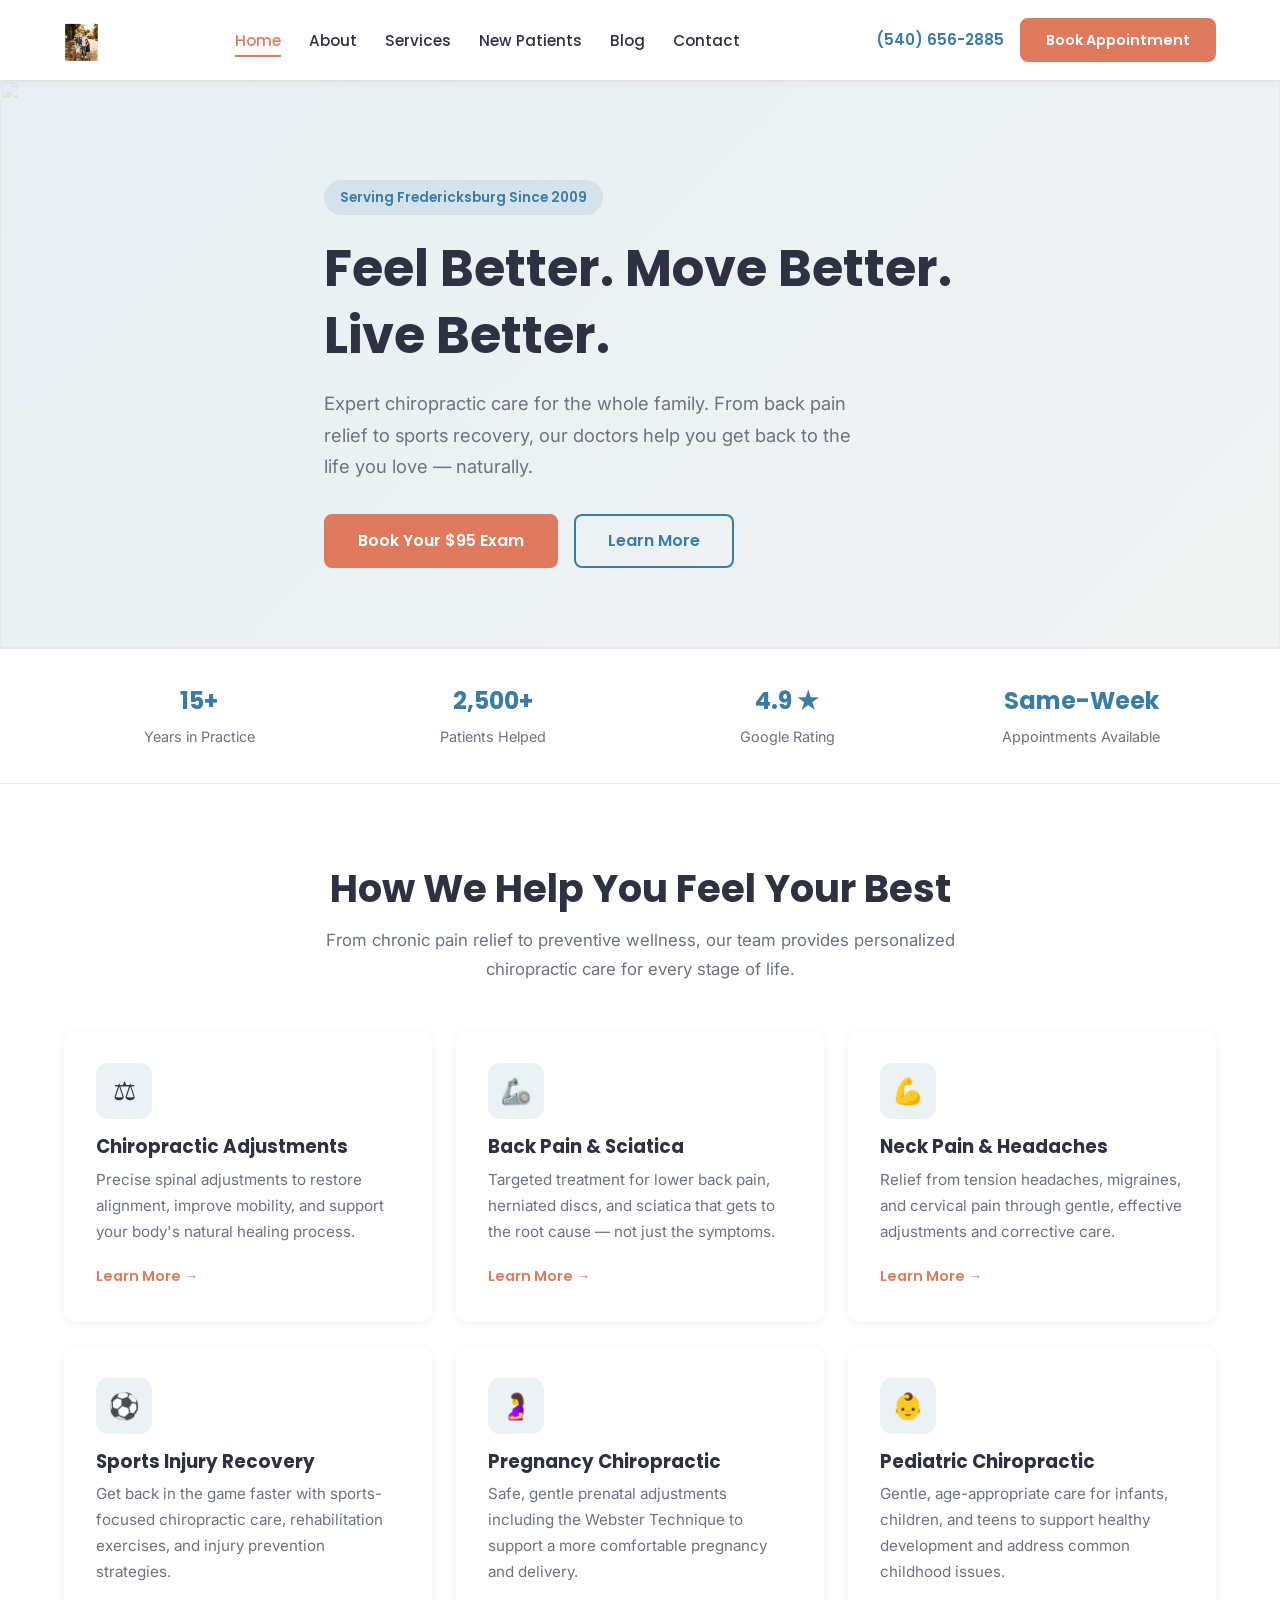
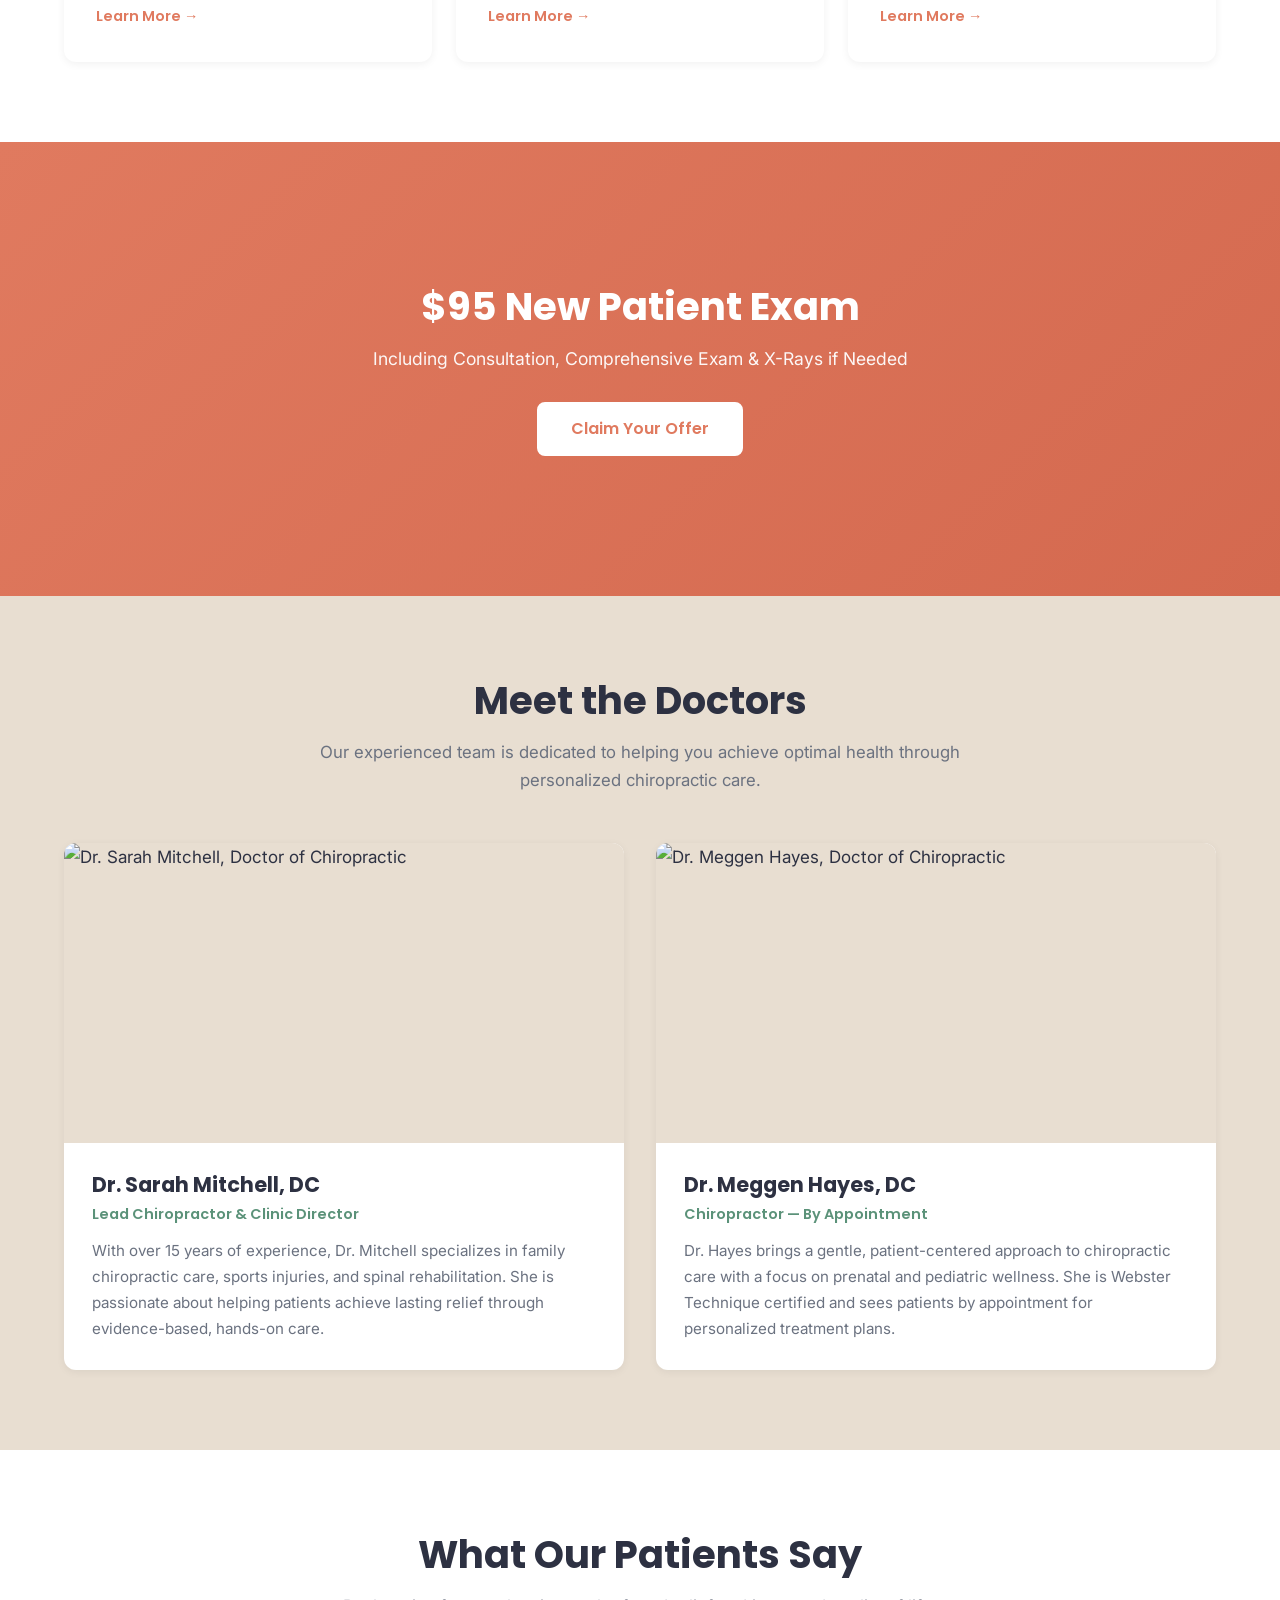
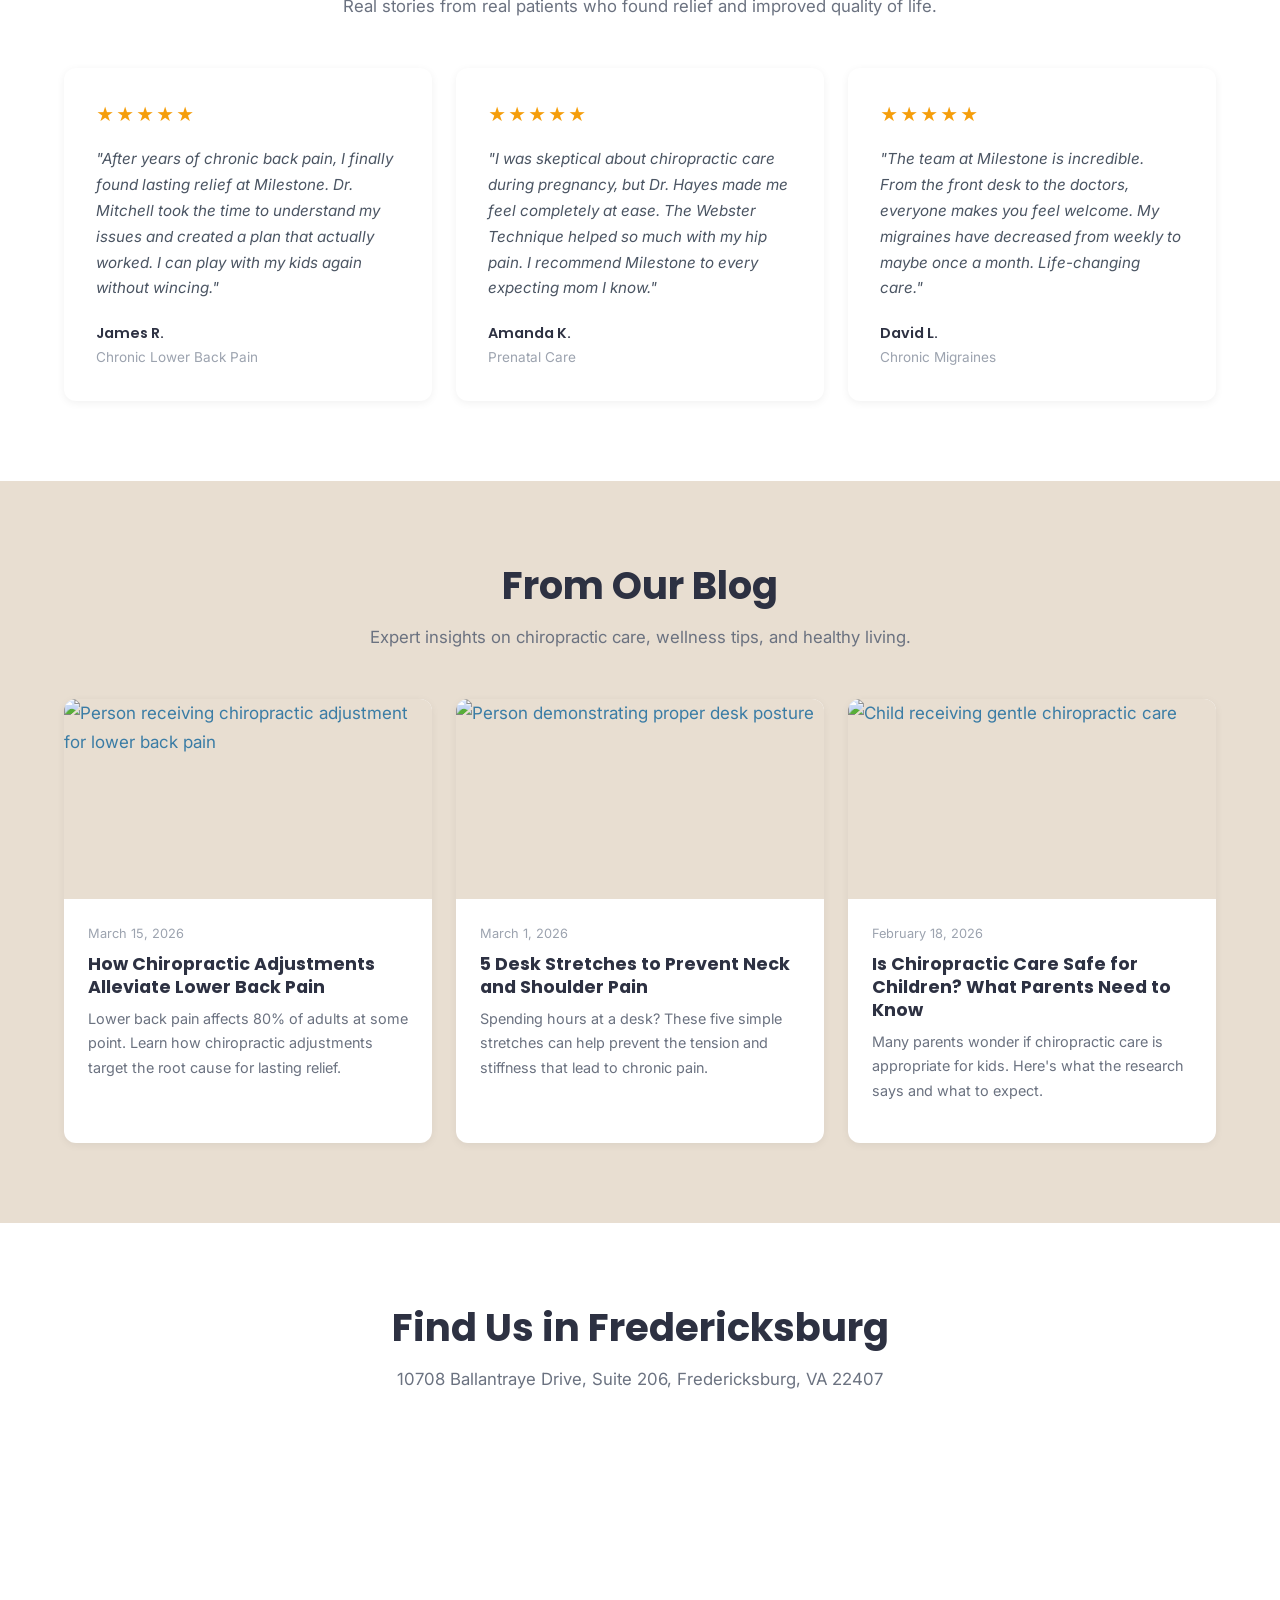
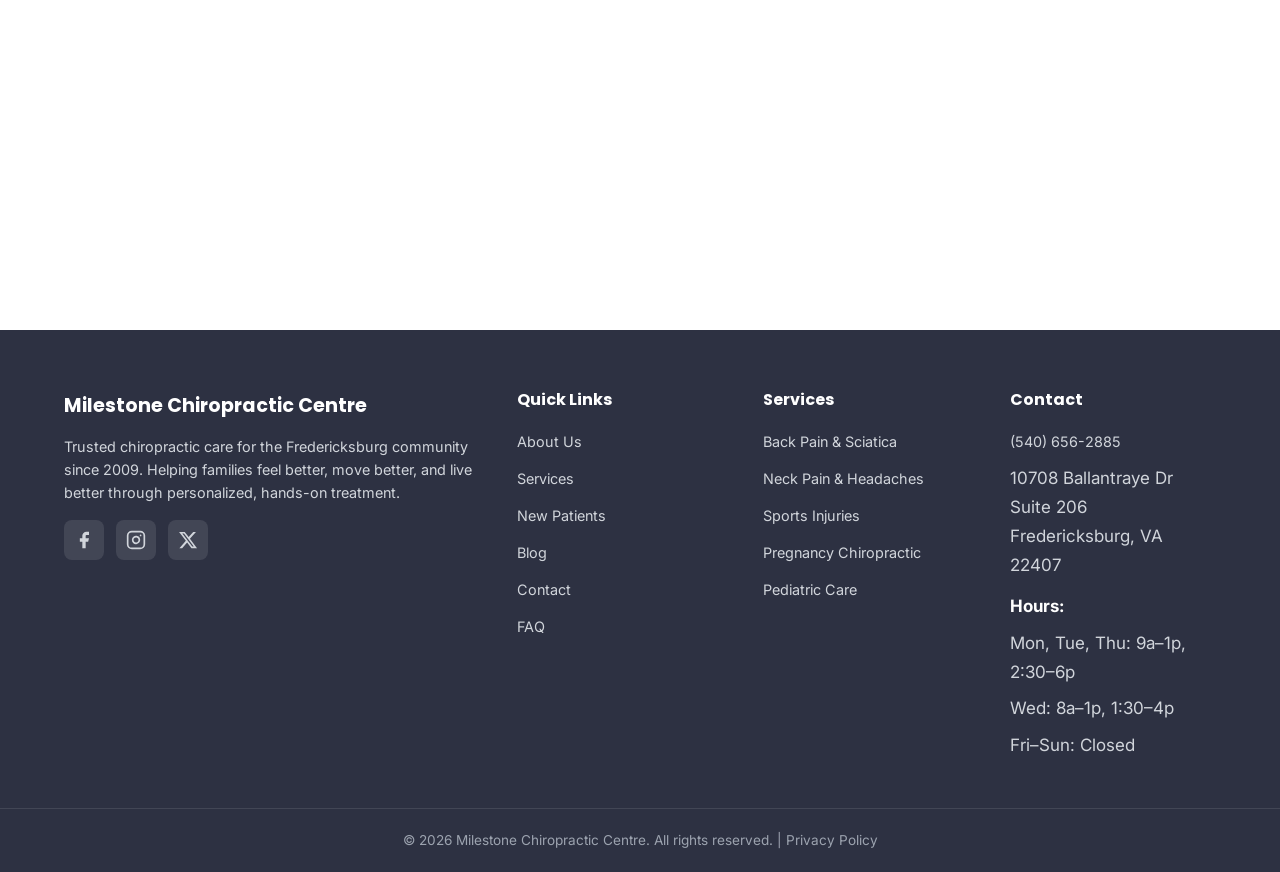
==== index.html @ c8473b89 "Initial build: Milestone Chiropractic Centre website Complete static site rebuild for milestonechiro" ====
<!DOCTYPE html>
<html lang="en">
<head>
  <meta charset="UTF-8">
  <meta name="viewport" content="width=device-width, initial-scale=1.0">
  <title>Milestone Chiropractic Centre | Chiropractor in Fredericksburg, VA</title>
  <meta name="description" content="Milestone Chiropractic Centre in Fredericksburg, VA. Trusted chiropractic care since 2009. Back pain, neck pain, sports injuries, pregnancy and pediatric chiropractic. Call (540) 656-2885.">
  <meta name="robots" content="index, follow">
  <link rel="canonical" href="https://milestonechiropractic.com/">
  <link rel="preconnect" href="https://fonts.googleapis.com">
  <link rel="preconnect" href="https://fonts.gstatic.com" crossorigin>
  <link href="https://fonts.googleapis.com/css2?family=Inter:wght@400;500&family=Poppins:wght@600;700&display=swap" rel="stylesheet">
  <link rel="stylesheet" href="css/styles.css">

  <!-- JSON-LD Structured Data -->
  <script type="application/ld+json">
  {
    "@context": "https://schema.org",
    "@type": "MedicalBusiness",
    "name": "Milestone Chiropractic Centre",
    "image": "https://milestonechiropractic.com/logo.png",
    "url": "https://milestonechiropractic.com",
    "telephone": "(540) 656-2885",
    "address": {
      "@type": "PostalAddress",
      "streetAddress": "10708 Ballantraye Drive, Suite 206",
      "addressLocality": "Fredericksburg",
      "addressRegion": "VA",
      "postalCode": "22407",
      "addressCountry": "US"
    },
    "geo": {
      "@type": "GeoCoordinates",
      "latitude": 38.2613,
      "longitude": -77.5199
    },
    "openingHoursSpecification": [
      {
        "@type": "OpeningHoursSpecification",
        "dayOfWeek": ["Monday", "Tuesday", "Thursday"],
        "opens": "09:00",
        "closes": "13:00"
      },
      {
        "@type": "OpeningHoursSpecification",
        "dayOfWeek": ["Monday", "Tuesday", "Thursday"],
        "opens": "14:30",
        "closes": "18:00"
      },
      {
        "@type": "OpeningHoursSpecification",
        "dayOfWeek": "Wednesday",
        "opens": "08:00",
        "closes": "13:00"
      },
      {
        "@type": "OpeningHoursSpecification",
        "dayOfWeek": "Wednesday",
        "opens": "13:30",
        "closes": "16:00"
      }
    ],
    "priceRange": "$$",
    "medicalSpecialty": "Chiropractic",
    "areaServed": ["Fredericksburg", "Spotsylvania", "Stafford"],
    "foundingDate": "2009"
  }
  </script>
</head>
<body>

  <!-- ===== HEADER ===== -->
  <header class="header">
    <div class="container header__inner">
      <a href="index.html" class="header__logo" aria-label="Milestone Chiropractic Centre - Home">
        <img src="images/logo.png" alt="Milestone Chiropractic Centre" style="height:52px;width:auto;">
      </a>

      <nav class="nav" aria-label="Main navigation">
        <ul class="nav__list">
          <li><a href="index.html" class="nav__link nav__link--active">Home</a></li>
          <li><a href="about.html" class="nav__link">About</a></li>
          <li><a href="services.html" class="nav__link">Services</a></li>
          <li><a href="new-patient.html" class="nav__link">New Patients</a></li>
          <li><a href="blog.html" class="nav__link">Blog</a></li>
          <li><a href="contact.html" class="nav__link">Contact</a></li>
        </ul>
      </nav>

      <div class="header__actions">
        <a href="tel:+15406562885" class="header__phone" aria-label="Call us at (540) 656-2885">(540) 656-2885</a>
        <a href="new-patient.html" class="btn btn--coral btn--sm">Book Appointment</a>
      </div>

      <button class="hamburger" aria-label="Toggle navigation menu" aria-expanded="false">
        <span></span>
        <span></span>
        <span></span>
      </button>
    </div>
  </header>

  <main>

    <!-- ===== HERO ===== -->
    <section class="hero">
      <div class="hero__bg">
        <img src="https://placehold.co/1920x700/E8DED1/E8DED1?text=+" alt="" role="presentation">
      </div>
      <div class="container hero__content">
        <span class="hero__badge">Serving Fredericksburg Since 2009</span>
        <h1>Feel Better. Move Better. Live Better.</h1>
        <p class="hero__subtitle">Expert chiropractic care for the whole family. From back pain relief to sports recovery, our doctors help you get back to the life you love — naturally.</p>
        <div class="hero__actions">
          <a href="new-patient.html" class="btn btn--coral">Book Your $95 Exam</a>
          <a href="services.html" class="btn btn--outline">Learn More</a>
        </div>
      </div>
    </section>

    <!-- ===== TRUST BAR ===== -->
    <section class="trust-bar" aria-label="Practice statistics">
      <div class="container">
        <div class="trust-bar__grid">
          <div class="trust-bar__item">
            <strong>15+</strong>
            <span>Years in Practice</span>
          </div>
          <div class="trust-bar__item">
            <strong>2,500+</strong>
            <span>Patients Helped</span>
          </div>
          <div class="trust-bar__item">
            <strong>4.9 &#9733;</strong>
            <span>Google Rating</span>
          </div>
          <div class="trust-bar__item">
            <strong>Same-Week</strong>
            <span>Appointments Available</span>
          </div>
        </div>
      </div>
    </section>

    <!-- ===== SERVICES ===== -->
    <section class="section section--white" id="services">
      <div class="container">
        <div class="section-header">
          <h2>How We Help You Feel Your Best</h2>
          <p>From chronic pain relief to preventive wellness, our team provides personalized chiropractic care for every stage of life.</p>
        </div>
        <div class="services-grid">
          <div class="card">
            <div class="card__icon">&#9878;</div>
            <h3 class="card__title">Chiropractic Adjustments</h3>
            <p class="card__text">Precise spinal adjustments to restore alignment, improve mobility, and support your body's natural healing process.</p>
            <a href="services.html" class="card__link">Learn More &rarr;</a>
          </div>
          <div class="card">
            <div class="card__icon">&#129470;</div>
            <h3 class="card__title">Back Pain &amp; Sciatica</h3>
            <p class="card__text">Targeted treatment for lower back pain, herniated discs, and sciatica that gets to the root cause — not just the symptoms.</p>
            <a href="back-pain.html" class="card__link">Learn More &rarr;</a>
          </div>
          <div class="card">
            <div class="card__icon">&#128170;</div>
            <h3 class="card__title">Neck Pain &amp; Headaches</h3>
            <p class="card__text">Relief from tension headaches, migraines, and cervical pain through gentle, effective adjustments and corrective care.</p>
            <a href="services.html" class="card__link">Learn More &rarr;</a>
          </div>
          <div class="card">
            <div class="card__icon">&#9917;</div>
            <h3 class="card__title">Sports Injury Recovery</h3>
            <p class="card__text">Get back in the game faster with sports-focused chiropractic care, rehabilitation exercises, and injury prevention strategies.</p>
            <a href="services.html" class="card__link">Learn More &rarr;</a>
          </div>
          <div class="card">
            <div class="card__icon">&#129328;</div>
            <h3 class="card__title">Pregnancy Chiropractic</h3>
            <p class="card__text">Safe, gentle prenatal adjustments including the Webster Technique to support a more comfortable pregnancy and delivery.</p>
            <a href="pregnancy.html" class="card__link">Learn More &rarr;</a>
          </div>
          <div class="card">
            <div class="card__icon">&#128118;</div>
            <h3 class="card__title">Pediatric Chiropractic</h3>
            <p class="card__text">Gentle, age-appropriate care for infants, children, and teens to support healthy development and address common childhood issues.</p>
            <a href="pregnancy.html" class="card__link">Learn More &rarr;</a>
          </div>
        </div>
      </div>
    </section>

    <!-- ===== NEW PATIENT OFFER ===== -->
    <section class="section section--coral">
      <div class="container cta-banner">
        <h2>$95 New Patient Exam</h2>
        <p>Including Consultation, Comprehensive Exam &amp; X-Rays if Needed</p>
        <a href="new-patient.html" class="btn btn--white">Claim Your Offer</a>
      </div>
    </section>

    <!-- ===== MEET THE DOCTORS ===== -->
    <section class="section section--warm" id="doctors">
      <div class="container">
        <div class="section-header">
          <h2>Meet the Doctors</h2>
          <p>Our experienced team is dedicated to helping you achieve optimal health through personalized chiropractic care.</p>
        </div>
        <div class="doctors-grid">
          <div class="doctor-card">
            <img src="https://placehold.co/600x400/C9D5E0/3A7CA5?text=Dr.+Sarah+Mitchell" alt="Dr. Sarah Mitchell, Doctor of Chiropractic" class="doctor-card__img">
            <div class="doctor-card__body">
              <h3 class="doctor-card__name">Dr. Sarah Mitchell, DC</h3>
              <p class="doctor-card__title">Lead Chiropractor &amp; Clinic Director</p>
              <p class="doctor-card__bio">With over 15 years of experience, Dr. Mitchell specializes in family chiropractic care, sports injuries, and spinal rehabilitation. She is passionate about helping patients achieve lasting relief through evidence-based, hands-on care.</p>
            </div>
          </div>
          <div class="doctor-card">
            <img src="https://placehold.co/600x400/D5E0C9/5B9279?text=Dr.+Meggen+Hayes" alt="Dr. Meggen Hayes, Doctor of Chiropractic" class="doctor-card__img">
            <div class="doctor-card__body">
              <h3 class="doctor-card__name">Dr. Meggen Hayes, DC</h3>
              <p class="doctor-card__title">Chiropractor &mdash; By Appointment</p>
              <p class="doctor-card__bio">Dr. Hayes brings a gentle, patient-centered approach to chiropractic care with a focus on prenatal and pediatric wellness. She is Webster Technique certified and sees patients by appointment for personalized treatment plans.</p>
            </div>
          </div>
        </div>
      </div>
    </section>

    <!-- ===== TESTIMONIALS ===== -->
    <section class="section section--white" id="testimonials">
      <div class="container">
        <div class="section-header">
          <h2>What Our Patients Say</h2>
          <p>Real stories from real patients who found relief and improved quality of life.</p>
        </div>
        <div class="testimonials-grid">
          <div class="testimonial-card">
            <div class="testimonial-card__stars" aria-label="5 out of 5 stars">&#9733;&#9733;&#9733;&#9733;&#9733;</div>
            <p class="testimonial-card__quote">"After years of chronic back pain, I finally found lasting relief at Milestone. Dr. Mitchell took the time to understand my issues and created a plan that actually worked. I can play with my kids again without wincing."</p>
            <p class="testimonial-card__author">James R.</p>
            <p class="testimonial-card__condition">Chronic Lower Back Pain</p>
          </div>
          <div class="testimonial-card">
            <div class="testimonial-card__stars" aria-label="5 out of 5 stars">&#9733;&#9733;&#9733;&#9733;&#9733;</div>
            <p class="testimonial-card__quote">"I was skeptical about chiropractic care during pregnancy, but Dr. Hayes made me feel completely at ease. The Webster Technique helped so much with my hip pain. I recommend Milestone to every expecting mom I know."</p>
            <p class="testimonial-card__author">Amanda K.</p>
            <p class="testimonial-card__condition">Prenatal Care</p>
          </div>
          <div class="testimonial-card">
            <div class="testimonial-card__stars" aria-label="5 out of 5 stars">&#9733;&#9733;&#9733;&#9733;&#9733;</div>
            <p class="testimonial-card__quote">"The team at Milestone is incredible. From the front desk to the doctors, everyone makes you feel welcome. My migraines have decreased from weekly to maybe once a month. Life-changing care."</p>
            <p class="testimonial-card__author">David L.</p>
            <p class="testimonial-card__condition">Chronic Migraines</p>
          </div>
        </div>
      </div>
    </section>

    <!-- ===== BLOG PREVIEW ===== -->
    <section class="section section--warm" id="blog">
      <div class="container">
        <div class="section-header">
          <h2>From Our Blog</h2>
          <p>Expert insights on chiropractic care, wellness tips, and healthy living.</p>
        </div>
        <div class="blog-grid">
          <a href="blog-post.html" class="blog-card">
            <img src="https://placehold.co/600x300/D0D8E0/3A7CA5?text=Lower+Back+Pain+Relief" alt="Person receiving chiropractic adjustment for lower back pain" class="blog-card__img">
            <div class="blog-card__body">
              <p class="blog-card__date">March 15, 2026</p>
              <h3 class="blog-card__title">How Chiropractic Adjustments Alleviate Lower Back Pain</h3>
              <p class="blog-card__excerpt">Lower back pain affects 80% of adults at some point. Learn how chiropractic adjustments target the root cause for lasting relief.</p>
            </div>
          </a>
          <a href="blog.html" class="blog-card">
            <img src="https://placehold.co/600x300/C9E0D5/5B9279?text=Desk+Posture+Tips" alt="Person demonstrating proper desk posture" class="blog-card__img">
            <div class="blog-card__body">
              <p class="blog-card__date">March 1, 2026</p>
              <h3 class="blog-card__title">5 Desk Stretches to Prevent Neck and Shoulder Pain</h3>
              <p class="blog-card__excerpt">Spending hours at a desk? These five simple stretches can help prevent the tension and stiffness that lead to chronic pain.</p>
            </div>
          </a>
          <a href="blog.html" class="blog-card">
            <img src="https://placehold.co/600x300/E0D5C9/8B6914?text=Kids+Chiropractic" alt="Child receiving gentle chiropractic care" class="blog-card__img">
            <div class="blog-card__body">
              <p class="blog-card__date">February 18, 2026</p>
              <h3 class="blog-card__title">Is Chiropractic Care Safe for Children? What Parents Need to Know</h3>
              <p class="blog-card__excerpt">Many parents wonder if chiropractic care is appropriate for kids. Here's what the research says and what to expect.</p>
            </div>
          </a>
        </div>
      </div>
    </section>

    <!-- ===== MAP ===== -->
    <section class="section section--white map-section">
      <div class="container">
        <div class="section-header">
          <h2>Find Us in Fredericksburg</h2>
          <p>10708 Ballantraye Drive, Suite 206, Fredericksburg, VA 22407</p>
        </div>
        <iframe
          src="https://www.google.com/maps/embed?pb=!1m18!1m12!1m3!1d3131.5!2d-77.5199!3d38.2613!2m3!1f0!2f0!3f0!3m2!1i1024!2i768!4f13.1!3m3!1m2!1s0x0%3A0x0!2zMzjCsDE1JzQwLjciTiA3N8KwMzEnMTEuNiJX!5e0!3m2!1sen!2sus!4v1"
          width="100%"
          height="400"
          style="border:0; border-radius: 12px;"
          allowfullscreen=""
          loading="lazy"
          referrerpolicy="no-referrer-when-downgrade"
          title="Milestone Chiropractic Centre location on Google Maps">
        </iframe>
      </div>
    </section>

  </main>

  <!-- ===== FOOTER ===== -->
  <footer class="footer">
    <div class="container">
      <div class="footer__grid">
        <div>
          <p class="footer__brand">Milestone Chiropractic Centre</p>
          <p class="footer__desc">Trusted chiropractic care for the Fredericksburg community since 2009. Helping families feel better, move better, and live better through personalized, hands-on treatment.</p>
          <div class="footer__social">
            <a href="#" aria-label="Facebook"><svg width="20" height="20" viewBox="0 0 24 24" fill="currentColor"><path d="M18 2h-3a5 5 0 00-5 5v3H7v4h3v8h4v-8h3l1-4h-4V7a1 1 0 011-1h3z"/></svg></a>
            <a href="#" aria-label="Instagram"><svg width="20" height="20" viewBox="0 0 24 24" fill="none" stroke="currentColor" stroke-width="2" stroke-linecap="round" stroke-linejoin="round"><rect x="2" y="2" width="20" height="20" rx="5" ry="5"/><path d="M16 11.37A4 4 0 1112.63 8 4 4 0 0116 11.37z"/><line x1="17.5" y1="6.5" x2="17.51" y2="6.5"/></svg></a>
            <a href="#" aria-label="X (Twitter)"><svg width="20" height="20" viewBox="0 0 24 24" fill="currentColor"><path d="M18.244 2.25h3.308l-7.227 8.26 8.502 11.24H16.17l-5.214-6.817L4.99 21.75H1.68l7.73-8.835L1.254 2.25H8.08l4.713 6.231zm-1.161 17.52h1.833L7.084 4.126H5.117z"/></svg></a>
          </div>
        </div>
        <div>
          <h4>Quick Links</h4>
          <ul class="footer__links">
            <li><a href="about.html">About Us</a></li>
            <li><a href="services.html">Services</a></li>
            <li><a href="new-patient.html">New Patients</a></li>
            <li><a href="blog.html">Blog</a></li>
            <li><a href="contact.html">Contact</a></li>
            <li><a href="faq.html">FAQ</a></li>
          </ul>
        </div>
        <div>
          <h4>Services</h4>
          <ul class="footer__links">
            <li><a href="back-pain.html">Back Pain &amp; Sciatica</a></li>
            <li><a href="services.html">Neck Pain &amp; Headaches</a></li>
            <li><a href="services.html">Sports Injuries</a></li>
            <li><a href="pregnancy.html">Pregnancy Chiropractic</a></li>
            <li><a href="pregnancy.html">Pediatric Care</a></li>
          </ul>
        </div>
        <div>
          <h4>Contact</h4>
          <ul class="footer__links">
            <li><a href="tel:+15406562885">(540) 656-2885</a></li>
            <li>10708 Ballantraye Dr<br>Suite 206<br>Fredericksburg, VA 22407</li>
            <li style="margin-top:12px;"><strong style="color:#fff;">Hours:</strong></li>
            <li>Mon, Tue, Thu: 9a&ndash;1p, 2:30&ndash;6p</li>
            <li>Wed: 8a&ndash;1p, 1:30&ndash;4p</li>
            <li>Fri&ndash;Sun: Closed</li>
          </ul>
        </div>
      </div>
    </div>
    <div class="footer__bottom">
      <div class="container">
        &copy; 2026 Milestone Chiropractic Centre. All rights reserved. | <a href="contact.html" style="color:#9ca3af;">Privacy Policy</a>
      </div>
    </div>
  </footer>

  <script src="js/main.js"></script>
</body>
</html>
---- css/styles.css ----
/* ============================================
   Milestone Chiropractic Centre — Styles
   ============================================ */

/* --- CSS Custom Properties --- */
:root {
  --bg-primary: #F8F9FA;
  --blue-primary: #3A7CA5;
  --green-accent: #5B9279;
  --warm-neutral: #E8DED1;
  --text-dark: #2D3142;
  --cta-coral: #E07A5F;
  --cta-coral-hover: #c9674e;
  --white: #FFFFFF;
  --shadow-sm: 0 2px 8px rgba(0, 0, 0, 0.06);
  --shadow-md: 0 4px 16px rgba(0, 0, 0, 0.08);
  --shadow-lg: 0 8px 32px rgba(0, 0, 0, 0.10);
  --radius: 12px;
  --max-width: 1200px;
  --header-height: 80px;
}

/* --- Reset & Base --- */
*,
*::before,
*::after {
  box-sizing: border-box;
  margin: 0;
  padding: 0;
}

html {
  scroll-behavior: smooth;
  -webkit-text-size-adjust: 100%;
}

body {
  font-family: 'Inter', sans-serif;
  font-size: 17px;
  font-weight: 400;
  line-height: 1.7;
  color: var(--text-dark);
  background-color: var(--bg-primary);
  -webkit-font-smoothing: antialiased;
}

img {
  max-width: 100%;
  height: auto;
  display: block;
}

a {
  color: var(--blue-primary);
  text-decoration: none;
  transition: color 0.2s ease;
}

a:hover {
  color: var(--cta-coral);
}

a:focus-visible,
button:focus-visible,
input:focus-visible,
textarea:focus-visible,
select:focus-visible {
  outline: 3px solid var(--blue-primary);
  outline-offset: 2px;
}

h1, h2, h3, h4, h5, h6 {
  font-family: 'Poppins', sans-serif;
  font-weight: 700;
  line-height: 1.3;
  color: var(--text-dark);
}

h1 { font-size: clamp(2rem, 5vw, 3.2rem); }
h2 { font-size: clamp(1.6rem, 4vw, 2.4rem); }
h3 { font-size: clamp(1.2rem, 3vw, 1.6rem); }
h4 { font-size: 1.2rem; }

ul, ol { list-style: none; }

/* --- Utility --- */
.container {
  width: 100%;
  max-width: var(--max-width);
  margin: 0 auto;
  padding: 0 24px;
}

.section {
  padding: 80px 0;
}

.section--warm {
  background-color: var(--warm-neutral);
}

.section--white {
  background-color: var(--white);
}

.section--coral {
  background: linear-gradient(135deg, var(--cta-coral) 0%, #d4694f 100%);
  color: var(--white);
}

.section--coral h2,
.section--coral h3,
.section--coral p {
  color: var(--white);
}

.section-header {
  text-align: center;
  margin-bottom: 48px;
}

.section-header p {
  max-width: 640px;
  margin: 12px auto 0;
  color: #6b7280;
  font-size: 1.05rem;
}

.text-center { text-align: center; }

.sr-only {
  position: absolute;
  width: 1px;
  height: 1px;
  padding: 0;
  margin: -1px;
  overflow: hidden;
  clip: rect(0,0,0,0);
  white-space: nowrap;
  border: 0;
}

/* --- Buttons --- */
.btn {
  display: inline-flex;
  align-items: center;
  justify-content: center;
  gap: 8px;
  padding: 14px 32px;
  border: 2px solid transparent;
  border-radius: 8px;
  font-family: 'Poppins', sans-serif;
  font-size: 1rem;
  font-weight: 600;
  cursor: pointer;
  transition: all 0.25s ease;
  text-decoration: none;
  line-height: 1.4;
}

.btn--coral {
  background-color: var(--cta-coral);
  color: var(--white);
  border-color: var(--cta-coral);
}

.btn--coral:hover {
  background-color: var(--cta-coral-hover);
  border-color: var(--cta-coral-hover);
  color: var(--white);
  transform: translateY(-2px);
  box-shadow: var(--shadow-md);
}

.btn--outline {
  background: transparent;
  color: var(--blue-primary);
  border-color: var(--blue-primary);
}

.btn--outline:hover {
  background-color: var(--blue-primary);
  color: var(--white);
  transform: translateY(-2px);
  box-shadow: var(--shadow-md);
}

.btn--white {
  background-color: var(--white);
  color: var(--cta-coral);
  border-color: var(--white);
}

.btn--white:hover {
  background-color: var(--bg-primary);
  transform: translateY(-2px);
  box-shadow: var(--shadow-md);
}

.btn--sm {
  padding: 10px 24px;
  font-size: 0.9rem;
}

/* --- Header --- */
.header {
  position: sticky;
  top: 0;
  z-index: 1000;
  background: var(--white);
  box-shadow: var(--shadow-sm);
  height: var(--header-height);
}

.header__inner {
  display: flex;
  align-items: center;
  justify-content: space-between;
  height: 100%;
}

.header__logo {
  font-family: 'Poppins', sans-serif;
  font-weight: 700;
  font-size: 1.25rem;
  color: var(--blue-primary);
  text-decoration: none;
  display: flex;
  align-items: center;
  gap: 8px;
  flex-shrink: 0;
}

.header__logo:hover {
  color: var(--blue-primary);
}

.header__logo svg {
  width: 36px;
  height: 36px;
}

.nav__list {
  display: flex;
  align-items: center;
  gap: 28px;
}

.nav__link {
  font-family: 'Poppins', sans-serif;
  font-weight: 500;
  font-size: 0.95rem;
  color: var(--text-dark);
  text-decoration: none;
  position: relative;
  padding: 4px 0;
}

.nav__link::after {
  content: '';
  position: absolute;
  bottom: -2px;
  left: 0;
  width: 0;
  height: 2px;
  background-color: var(--cta-coral);
  transition: width 0.25s ease;
}

.nav__link:hover::after,
.nav__link--active::after {
  width: 100%;
}

.nav__link:hover {
  color: var(--cta-coral);
}

.nav__link--active {
  color: var(--cta-coral);
}

.header__actions {
  display: flex;
  align-items: center;
  gap: 16px;
  flex-shrink: 0;
}

.header__phone {
  font-family: 'Poppins', sans-serif;
  font-weight: 600;
  font-size: 0.95rem;
  color: var(--blue-primary);
  text-decoration: none;
}

.header__phone:hover {
  color: var(--cta-coral);
}

/* Hamburger */
.hamburger {
  display: none;
  background: none;
  border: none;
  cursor: pointer;
  padding: 8px;
  flex-direction: column;
  gap: 5px;
}

.hamburger span {
  display: block;
  width: 24px;
  height: 2px;
  background: var(--text-dark);
  transition: all 0.3s ease;
  border-radius: 2px;
}

.hamburger.active span:nth-child(1) {
  transform: rotate(45deg) translate(5px, 5px);
}

.hamburger.active span:nth-child(2) {
  opacity: 0;
}

.hamburger.active span:nth-child(3) {
  transform: rotate(-45deg) translate(5px, -5px);
}

/* --- Hero --- */
.hero {
  position: relative;
  padding: 100px 0 80px;
  background: linear-gradient(135deg, rgba(58, 124, 165, 0.08) 0%, rgba(91, 146, 121, 0.06) 100%);
  overflow: hidden;
  min-height: 520px;
  display: flex;
  align-items: center;
}

.hero__bg {
  position: absolute;
  inset: 0;
  z-index: 0;
}

.hero__bg img {
  width: 100%;
  height: 100%;
  object-fit: cover;
  opacity: 0.12;
}

.hero__content {
  position: relative;
  z-index: 1;
  max-width: 680px;
}

.hero__badge {
  display: inline-block;
  background: rgba(58, 124, 165, 0.12);
  color: var(--blue-primary);
  padding: 6px 16px;
  border-radius: 20px;
  font-size: 0.85rem;
  font-weight: 600;
  margin-bottom: 20px;
  font-family: 'Poppins', sans-serif;
}

.hero h1 {
  margin-bottom: 20px;
}

.hero__subtitle {
  font-size: 1.15rem;
  color: #6b7280;
  margin-bottom: 32px;
  max-width: 540px;
}

.hero__actions {
  display: flex;
  gap: 16px;
  flex-wrap: wrap;
}

/* --- Trust Bar --- */
.trust-bar {
  background: var(--white);
  border-top: 1px solid #e5e7eb;
  border-bottom: 1px solid #e5e7eb;
  padding: 32px 0;
}

.trust-bar__grid {
  display: grid;
  grid-template-columns: repeat(4, 1fr);
  gap: 24px;
  text-align: center;
}

.trust-bar__item strong {
  display: block;
  font-family: 'Poppins', sans-serif;
  font-size: 1.5rem;
  font-weight: 700;
  color: var(--blue-primary);
}

.trust-bar__item span {
  font-size: 0.9rem;
  color: #6b7280;
}

/* --- Cards --- */
.card {
  background: var(--white);
  border-radius: var(--radius);
  padding: 32px;
  box-shadow: var(--shadow-sm);
  transition: transform 0.25s ease, box-shadow 0.25s ease;
}

.card:hover {
  transform: translateY(-4px);
  box-shadow: var(--shadow-md);
}

.card__icon {
  width: 56px;
  height: 56px;
  background: rgba(58, 124, 165, 0.1);
  border-radius: 12px;
  display: flex;
  align-items: center;
  justify-content: center;
  margin-bottom: 16px;
  font-size: 1.6rem;
}

.card__title {
  font-size: 1.15rem;
  margin-bottom: 8px;
}

.card__text {
  font-size: 0.95rem;
  color: #6b7280;
  margin-bottom: 16px;
}

.card__link {
  font-family: 'Poppins', sans-serif;
  font-weight: 600;
  font-size: 0.9rem;
  color: var(--cta-coral);
}

.card__link:hover {
  color: var(--cta-coral-hover);
}

/* --- Services Grid --- */
.services-grid {
  display: grid;
  grid-template-columns: repeat(3, 1fr);
  gap: 24px;
}

/* --- Doctor Cards --- */
.doctors-grid {
  display: grid;
  grid-template-columns: repeat(2, 1fr);
  gap: 32px;
}

.doctor-card {
  background: var(--white);
  border-radius: var(--radius);
  overflow: hidden;
  box-shadow: var(--shadow-sm);
  transition: transform 0.25s ease, box-shadow 0.25s ease;
}

.doctor-card:hover {
  transform: translateY(-4px);
  box-shadow: var(--shadow-md);
}

.doctor-card__img {
  width: 100%;
  height: 300px;
  object-fit: cover;
  background: var(--warm-neutral);
}

.doctor-card__body {
  padding: 28px;
}

.doctor-card__name {
  font-size: 1.3rem;
  margin-bottom: 4px;
}

.doctor-card__title {
  color: var(--green-accent);
  font-weight: 600;
  font-size: 0.9rem;
  margin-bottom: 12px;
  font-family: 'Poppins', sans-serif;
}

.doctor-card__bio {
  color: #6b7280;
  font-size: 0.95rem;
}

/* --- Testimonials --- */
.testimonials-grid {
  display: grid;
  grid-template-columns: repeat(3, 1fr);
  gap: 24px;
}

.testimonial-card {
  background: var(--white);
  border-radius: var(--radius);
  padding: 32px;
  box-shadow: var(--shadow-sm);
  position: relative;
}

.testimonial-card__stars {
  color: #f59e0b;
  font-size: 1.1rem;
  margin-bottom: 16px;
  letter-spacing: 2px;
}

.testimonial-card__quote {
  font-style: italic;
  color: #4b5563;
  margin-bottom: 20px;
  font-size: 0.95rem;
}

.testimonial-card__author {
  font-family: 'Poppins', sans-serif;
  font-weight: 600;
  font-size: 0.9rem;
  color: var(--text-dark);
}

.testimonial-card__condition {
  font-size: 0.85rem;
  color: #9ca3af;
}

/* --- Blog Cards --- */
.blog-grid {
  display: grid;
  grid-template-columns: repeat(3, 1fr);
  gap: 24px;
}

.blog-card {
  background: var(--white);
  border-radius: var(--radius);
  overflow: hidden;
  box-shadow: var(--shadow-sm);
  transition: transform 0.25s ease, box-shadow 0.25s ease;
}

.blog-card:hover {
  transform: translateY(-4px);
  box-shadow: var(--shadow-md);
}

.blog-card__img {
  width: 100%;
  height: 200px;
  object-fit: cover;
  background: var(--warm-neutral);
}

.blog-card__body {
  padding: 24px;
}

.blog-card__date {
  font-size: 0.8rem;
  color: #9ca3af;
  margin-bottom: 8px;
}

.blog-card__title {
  font-size: 1.1rem;
  margin-bottom: 8px;
}

.blog-card__excerpt {
  font-size: 0.9rem;
  color: #6b7280;
  margin-bottom: 16px;
}

/* --- Map Section --- */
.map-section iframe,
.map-section .map-placeholder {
  width: 100%;
  height: 400px;
  border: 0;
  border-radius: var(--radius);
}

/* --- CTA Banner --- */
.cta-banner {
  text-align: center;
  padding: 60px 24px;
}

.cta-banner h2 {
  color: var(--white);
  margin-bottom: 12px;
}

.cta-banner p {
  font-size: 1.1rem;
  margin-bottom: 28px;
  opacity: 0.95;
}

/* --- Footer --- */
.footer {
  background: var(--text-dark);
  color: #d1d5db;
  padding: 60px 0 0;
}

.footer__grid {
  display: grid;
  grid-template-columns: 2fr 1fr 1fr 1fr;
  gap: 40px;
  margin-bottom: 40px;
}

.footer__brand {
  font-family: 'Poppins', sans-serif;
  font-weight: 700;
  font-size: 1.2rem;
  color: var(--white);
  margin-bottom: 12px;
}

.footer__desc {
  font-size: 0.9rem;
  line-height: 1.6;
  margin-bottom: 16px;
}

.footer__social {
  display: flex;
  gap: 12px;
}

.footer__social a {
  display: flex;
  align-items: center;
  justify-content: center;
  width: 40px;
  height: 40px;
  background: rgba(255,255,255,0.1);
  border-radius: 8px;
  color: #d1d5db;
  transition: all 0.2s ease;
  font-size: 1.1rem;
}

.footer__social a:hover {
  background: var(--cta-coral);
  color: var(--white);
}

.footer h4 {
  color: var(--white);
  font-size: 1rem;
  margin-bottom: 16px;
}

.footer__links li {
  margin-bottom: 8px;
}

.footer__links a {
  color: #d1d5db;
  font-size: 0.9rem;
}

.footer__links a:hover {
  color: var(--cta-coral);
}

.footer__bottom {
  border-top: 1px solid rgba(255,255,255,0.1);
  padding: 20px 0;
  text-align: center;
  font-size: 0.85rem;
  color: #9ca3af;
}

/* --- Forms --- */
.form-group {
  margin-bottom: 20px;
}

.form-group label {
  display: block;
  font-family: 'Poppins', sans-serif;
  font-weight: 500;
  font-size: 0.9rem;
  margin-bottom: 6px;
  color: var(--text-dark);
}

.form-group input,
.form-group textarea,
.form-group select {
  width: 100%;
  padding: 12px 16px;
  border: 1px solid #d1d5db;
  border-radius: 8px;
  font-family: 'Inter', sans-serif;
  font-size: 1rem;
  color: var(--text-dark);
  background: var(--white);
  transition: border-color 0.2s ease;
}

.form-group input:focus,
.form-group textarea:focus,
.form-group select:focus {
  border-color: var(--blue-primary);
  outline: none;
  box-shadow: 0 0 0 3px rgba(58, 124, 165, 0.15);
}

.form-group textarea {
  min-height: 120px;
  resize: vertical;
}

.form-row {
  display: grid;
  grid-template-columns: 1fr 1fr;
  gap: 16px;
}

/* --- Accordion / FAQ --- */
.accordion {
  max-width: 800px;
  margin: 0 auto;
}

.accordion__item {
  border: 1px solid #e5e7eb;
  border-radius: var(--radius);
  margin-bottom: 12px;
  overflow: hidden;
  background: var(--white);
}

.accordion__trigger {
  width: 100%;
  display: flex;
  align-items: center;
  justify-content: space-between;
  padding: 20px 24px;
  background: none;
  border: none;
  cursor: pointer;
  font-family: 'Poppins', sans-serif;
  font-weight: 600;
  font-size: 1rem;
  color: var(--text-dark);
  text-align: left;
  line-height: 1.4;
}

.accordion__trigger:hover {
  color: var(--blue-primary);
}

.accordion__icon {
  flex-shrink: 0;
  width: 24px;
  height: 24px;
  display: flex;
  align-items: center;
  justify-content: center;
  font-size: 1.2rem;
  transition: transform 0.3s ease;
  color: var(--blue-primary);
  margin-left: 16px;
}

.accordion__item.active .accordion__icon {
  transform: rotate(45deg);
}

.accordion__content {
  max-height: 0;
  overflow: hidden;
  transition: max-height 0.35s ease;
}

.accordion__body {
  padding: 0 24px 20px;
  color: #6b7280;
  font-size: 0.95rem;
}

/* --- Page Hero (interior pages) --- */
.page-hero {
  background: linear-gradient(135deg, rgba(58, 124, 165, 0.08) 0%, rgba(91, 146, 121, 0.06) 100%);
  padding: 48px 0;
  text-align: center;
}

.page-hero h1 {
  margin-bottom: 12px;
}

.page-hero p {
  max-width: 640px;
  margin: 0 auto;
  color: #6b7280;
  font-size: 1.05rem;
}

.breadcrumb {
  font-size: 0.85rem;
  color: #9ca3af;
  margin-bottom: 16px;
}

.breadcrumb a {
  color: var(--blue-primary);
}

/* --- Content Layouts --- */
.content-layout {
  display: grid;
  grid-template-columns: 1fr 340px;
  gap: 48px;
  align-items: start;
}

.content-main h2 {
  margin-top: 40px;
  margin-bottom: 16px;
}

.content-main h2:first-child {
  margin-top: 0;
}

.content-main p {
  margin-bottom: 16px;
}

.content-main ul {
  list-style: disc;
  padding-left: 24px;
  margin-bottom: 16px;
}

.content-main ul li {
  margin-bottom: 8px;
  color: #4b5563;
}

.sidebar-cta {
  background: var(--warm-neutral);
  border-radius: var(--radius);
  padding: 32px;
  position: sticky;
  top: calc(var(--header-height) + 24px);
}

.sidebar-cta h3 {
  margin-bottom: 12px;
}

.sidebar-cta p {
  font-size: 0.95rem;
  color: #6b7280;
  margin-bottom: 20px;
}

/* --- Steps --- */
.steps {
  counter-reset: step;
}

.step {
  display: flex;
  gap: 24px;
  margin-bottom: 32px;
}

.step__number {
  flex-shrink: 0;
  width: 48px;
  height: 48px;
  background: var(--blue-primary);
  color: var(--white);
  border-radius: 50%;
  display: flex;
  align-items: center;
  justify-content: center;
  font-family: 'Poppins', sans-serif;
  font-weight: 700;
  font-size: 1.1rem;
}

.step__content h3 {
  margin-bottom: 4px;
}

.step__content p {
  color: #6b7280;
  font-size: 0.95rem;
}

/* --- Insurance Logos --- */
.insurance-grid {
  display: flex;
  flex-wrap: wrap;
  gap: 24px;
  align-items: center;
  justify-content: center;
}

.insurance-grid__item {
  background: var(--white);
  border: 1px solid #e5e7eb;
  border-radius: 8px;
  padding: 16px 24px;
  font-family: 'Poppins', sans-serif;
  font-weight: 600;
  font-size: 0.9rem;
  color: #6b7280;
}

/* --- Hours Table --- */
.hours-table {
  width: 100%;
  border-collapse: collapse;
}

.hours-table th,
.hours-table td {
  padding: 12px 16px;
  text-align: left;
  border-bottom: 1px solid #e5e7eb;
  font-size: 0.95rem;
}

.hours-table th {
  font-family: 'Poppins', sans-serif;
  font-weight: 600;
  color: var(--text-dark);
  width: 40%;
}

.hours-table td {
  color: #6b7280;
}

/* --- Contact Grid --- */
.contact-grid {
  display: grid;
  grid-template-columns: 1fr 1fr;
  gap: 48px;
}

/* --- Blog Post --- */
.blog-post__meta {
  display: flex;
  gap: 16px;
  font-size: 0.85rem;
  color: #9ca3af;
  margin-bottom: 24px;
}

.blog-post__featured-img {
  width: 100%;
  height: 360px;
  object-fit: cover;
  border-radius: var(--radius);
  margin-bottom: 32px;
  background: var(--warm-neutral);
}

.related-posts h3 {
  margin-bottom: 24px;
}

/* --- Values Grid --- */
.values-grid {
  display: grid;
  grid-template-columns: repeat(3, 1fr);
  gap: 24px;
}

/* --- Checklist --- */
.checklist {
  list-style: none;
  padding: 0;
}

.checklist li {
  padding: 8px 0 8px 32px;
  position: relative;
  color: #4b5563;
}

.checklist li::before {
  content: '\2713';
  position: absolute;
  left: 0;
  color: var(--green-accent);
  font-weight: 700;
  font-size: 1.1rem;
}

/* ==============================
   RESPONSIVE
   ============================== */

@media (max-width: 1024px) {
  .services-grid,
  .testimonials-grid,
  .blog-grid,
  .values-grid {
    grid-template-columns: repeat(2, 1fr);
  }

  .footer__grid {
    grid-template-columns: 1fr 1fr;
  }

  .content-layout {
    grid-template-columns: 1fr;
  }

  .sidebar-cta {
    position: static;
  }
}

@media (max-width: 768px) {
  :root {
    --header-height: 64px;
  }

  .section {
    padding: 56px 0;
  }

  /* Mobile Nav */
  .nav {
    position: fixed;
    top: var(--header-height);
    left: 0;
    right: 0;
    bottom: 0;
    background: var(--white);
    z-index: 999;
    display: flex;
    align-items: center;
    justify-content: center;
    transform: translateX(100%);
    transition: transform 0.3s ease;
  }

  .nav.open {
    transform: translateX(0);
  }

  .nav__list {
    flex-direction: column;
    gap: 24px;
    text-align: center;
  }

  .nav__link {
    font-size: 1.2rem;
  }

  .hamburger {
    display: flex;
  }

  .header__phone {
    display: none;
  }

  /* Grids */
  .services-grid,
  .testimonials-grid,
  .blog-grid,
  .doctors-grid,
  .values-grid {
    grid-template-columns: 1fr;
  }

  .trust-bar__grid {
    grid-template-columns: repeat(2, 1fr);
    gap: 16px;
  }

  .contact-grid {
    grid-template-columns: 1fr;
  }

  .footer__grid {
    grid-template-columns: 1fr;
    gap: 32px;
  }

  .form-row {
    grid-template-columns: 1fr;
  }

  .hero {
    padding: 60px 0;
    min-height: auto;
  }

  .hero__actions {
    flex-direction: column;
  }

  .hero__actions .btn {
    width: 100%;
  }

  .cta-banner {
    padding: 40px 16px;
  }

  .step {
    flex-direction: column;
    gap: 12px;
  }
}

/* ============================================================
   Section Label (eyebrow text above headings)
   ============================================================ */
.section-label {
  display: inline-block;
  font-family: 'Poppins', sans-serif;
  font-size: 0.78rem;
  font-weight: 700;
  letter-spacing: 0.12em;
  text-transform: uppercase;
  color: var(--blue-primary);
  margin-bottom: 0.5rem;
}

/* ============================================================
   Blog — Category Tag & Grid
   ============================================================ */
.blog-card__cat {
  display: inline-block;
  font-family: 'Poppins', sans-serif;
  font-size: 0.72rem;
  font-weight: 700;
  letter-spacing: 0.09em;
  text-transform: uppercase;
  color: var(--blue-primary);
  margin-bottom: 0.6rem;
}

/* ============================================================
   Blog — Featured Post (large 2-col layout)
   ============================================================ */
.featured-post {
  display: grid;
  grid-template-columns: 1fr 1fr;
  gap: 0;
  background: var(--white);
  border-radius: 16px;
  overflow: hidden;
  box-shadow: var(--shadow-md);
  border: 1px solid var(--border-color, #e2e8f0);
}
.featured-post__img img {
  width: 100%;
  height: 100%;
  min-height: 360px;
  object-fit: cover;
  display: block;
}
.featured-post__body {
  padding: 2.5rem;
  display: flex;
  flex-direction: column;
  justify-content: center;
}
.featured-post__body h2 {
  font-size: clamp(1.3rem, 2.5vw, 1.8rem);
  margin-bottom: 1rem;
  line-height: 1.3;
}
@media (max-width: 768px) {
  .featured-post {
    grid-template-columns: 1fr;
  }
  .featured-post__img img {
    min-height: 220px;
  }
  .featured-post__body {
    padding: 1.75rem;
  }
}

/* ============================================================
   Blog Post — Article + Sidebar layout
   ============================================================ */
.post-layout {
  display: grid;
  grid-template-columns: 1fr 300px;
  gap: 3rem;
  align-items: start;
}
.post-content { min-width: 0; }
.post-body p { color: var(--text-mid); margin-bottom: 1.25rem; line-height: 1.8; }
.post-body h2 { margin: 2rem 0 0.9rem; font-size: 1.5rem; }
.post-body h3 { margin: 1.5rem 0 0.75rem; font-size: 1.15rem; }
.post-body ul { margin: 0.5rem 0 1.25rem 1.5rem; color: var(--text-mid); }
.post-body ul li { list-style: disc; margin-bottom: 0.45rem; line-height: 1.7; }
.post-body strong { color: var(--text-dark); }
.post-body em { font-style: italic; }
.post-sidebar { position: sticky; top: 96px; }
.sidebar-cta {
  background: var(--blue-primary);
  color: var(--white);
  border-radius: 12px;
  padding: 1.75rem;
}
.sidebar-cta h3 { color: var(--white); font-size: 1.1rem; margin-bottom: 0.5rem; }
.sidebar-cta p { color: rgba(255,255,255,0.85); font-size: 0.875rem; margin-bottom: 1.25rem; }
.btn--outline-white {
  background: transparent;
  color: var(--white);
  border: 2px solid rgba(255,255,255,0.5);
}
.btn--outline-white:hover {
  background: rgba(255,255,255,0.12);
  color: var(--white);
  border-color: var(--white);
}
@media (max-width: 900px) {
  .post-layout {
    grid-template-columns: 1fr;
  }
  .post-sidebar { position: static; }
}

/* ============================================================
   FAQ Page Layout
   ============================================================ */
.faq-layout {
  display: grid;
  grid-template-columns: 1fr 280px;
  gap: 3rem;
  align-items: start;
}
.faq-category {
  margin-bottom: 3rem;
  scroll-margin-top: 100px;
}
.faq-category__title {
  font-size: 1.25rem;
  margin-bottom: 1.25rem;
  padding-bottom: 0.75rem;
  border-bottom: 2px solid var(--warm-neutral, #F2EBE1);
  display: flex;
  align-items: center;
  gap: 0.6rem;
}
.faq-category__icon { font-size: 1.2rem; }
.faq-sidebar { position: sticky; top: 96px; }
@media (max-width: 900px) {
  .faq-layout { grid-template-columns: 1fr; }
  .faq-sidebar { position: static; }
}

/* ============================================================
   Contact Page Layout
   ============================================================ */
.contact-info-grid {
  display: grid;
  grid-template-columns: repeat(4, 1fr);
  gap: 1.25rem;
  margin-bottom: 1rem;
}
.contact-card {
  background: var(--white);
  border: 1px solid var(--border-color, #e2e8f0);
  border-radius: 12px;
  padding: 1.75rem 1.5rem;
  box-shadow: var(--shadow-sm);
}
.contact-card__icon { font-size: 1.75rem; margin-bottom: 0.75rem; }
.contact-card h3 { font-size: 1rem; margin-bottom: 0.5rem; }
.contact-card p, .contact-card a { font-size: 0.9rem; color: var(--text-mid); line-height: 1.65; }
.contact-card__main {
  display: block;
  font-family: 'Poppins', sans-serif;
  font-weight: 600;
  font-size: 1rem;
  color: var(--text-dark);
  margin-bottom: 0.4rem;
}
a.contact-card__main:hover { color: var(--blue-primary); }
.contact-layout {
  display: grid;
  grid-template-columns: 1fr 1fr;
  gap: 3.5rem;
  align-items: start;
}
.contact-form-wrap { min-width: 0; }
.contact-map-wrap { min-width: 0; }
.hours-table { width: 100%; border-collapse: collapse; }
.hours-table td { padding: 0.4rem 0; font-size: 0.875rem; vertical-align: top; }
.hours-table td:last-child { text-align: right; color: var(--text-mid); }
.form-success {
  background: #d1fae5;
  border: 1px solid #6ee7b7;
  color: #065f46;
  border-radius: 8px;
  padding: 1rem 1.25rem;
  margin-top: 1rem;
  font-size: 0.9rem;
  display: none;
}
.form-success.visible { display: block; }
@media (max-width: 900px) {
  .contact-info-grid { grid-template-columns: repeat(2, 1fr); }
  .contact-layout { grid-template-columns: 1fr; }
}
@media (max-width: 600px) {
  .contact-info-grid { grid-template-columns: 1fr; }
}

/* ============================================================
   Insurance Logos / Badges
   ============================================================ */
.insurance-logos {
  display: flex;
  flex-wrap: wrap;
  gap: 0.75rem;
  justify-content: center;
}
.insurance-badge {
  background: var(--white);
  border: 1.5px solid var(--border-color, #e2e8f0);
  border-radius: 8px;
  padding: 0.5rem 1.1rem;
  font-family: 'Poppins', sans-serif;
  font-size: 0.82rem;
  font-weight: 600;
  color: var(--text-mid);
  box-shadow: var(--shadow-sm);
}


@media (max-width: 480px) {
  .trust-bar__grid {
    grid-template-columns: 1fr;
  }

  .trust-bar__item {
    padding: 8px 0;
  }
}
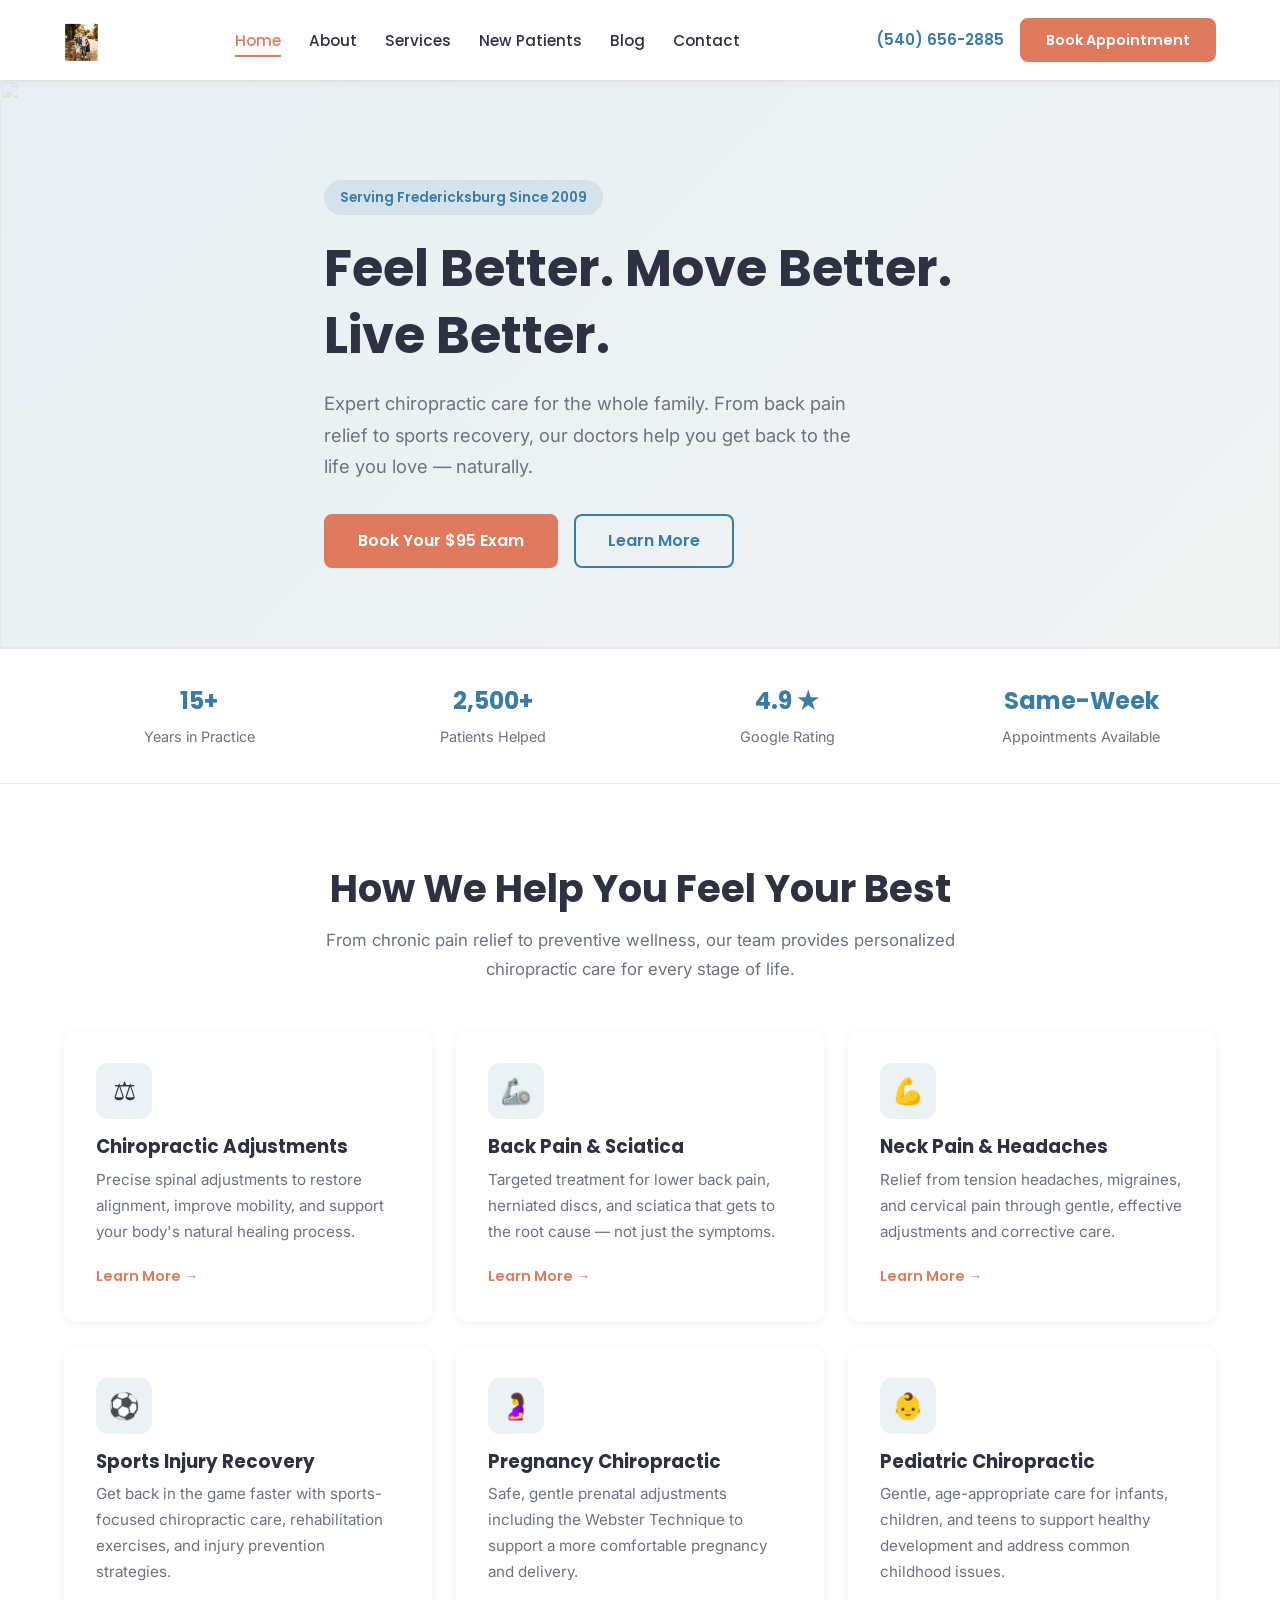
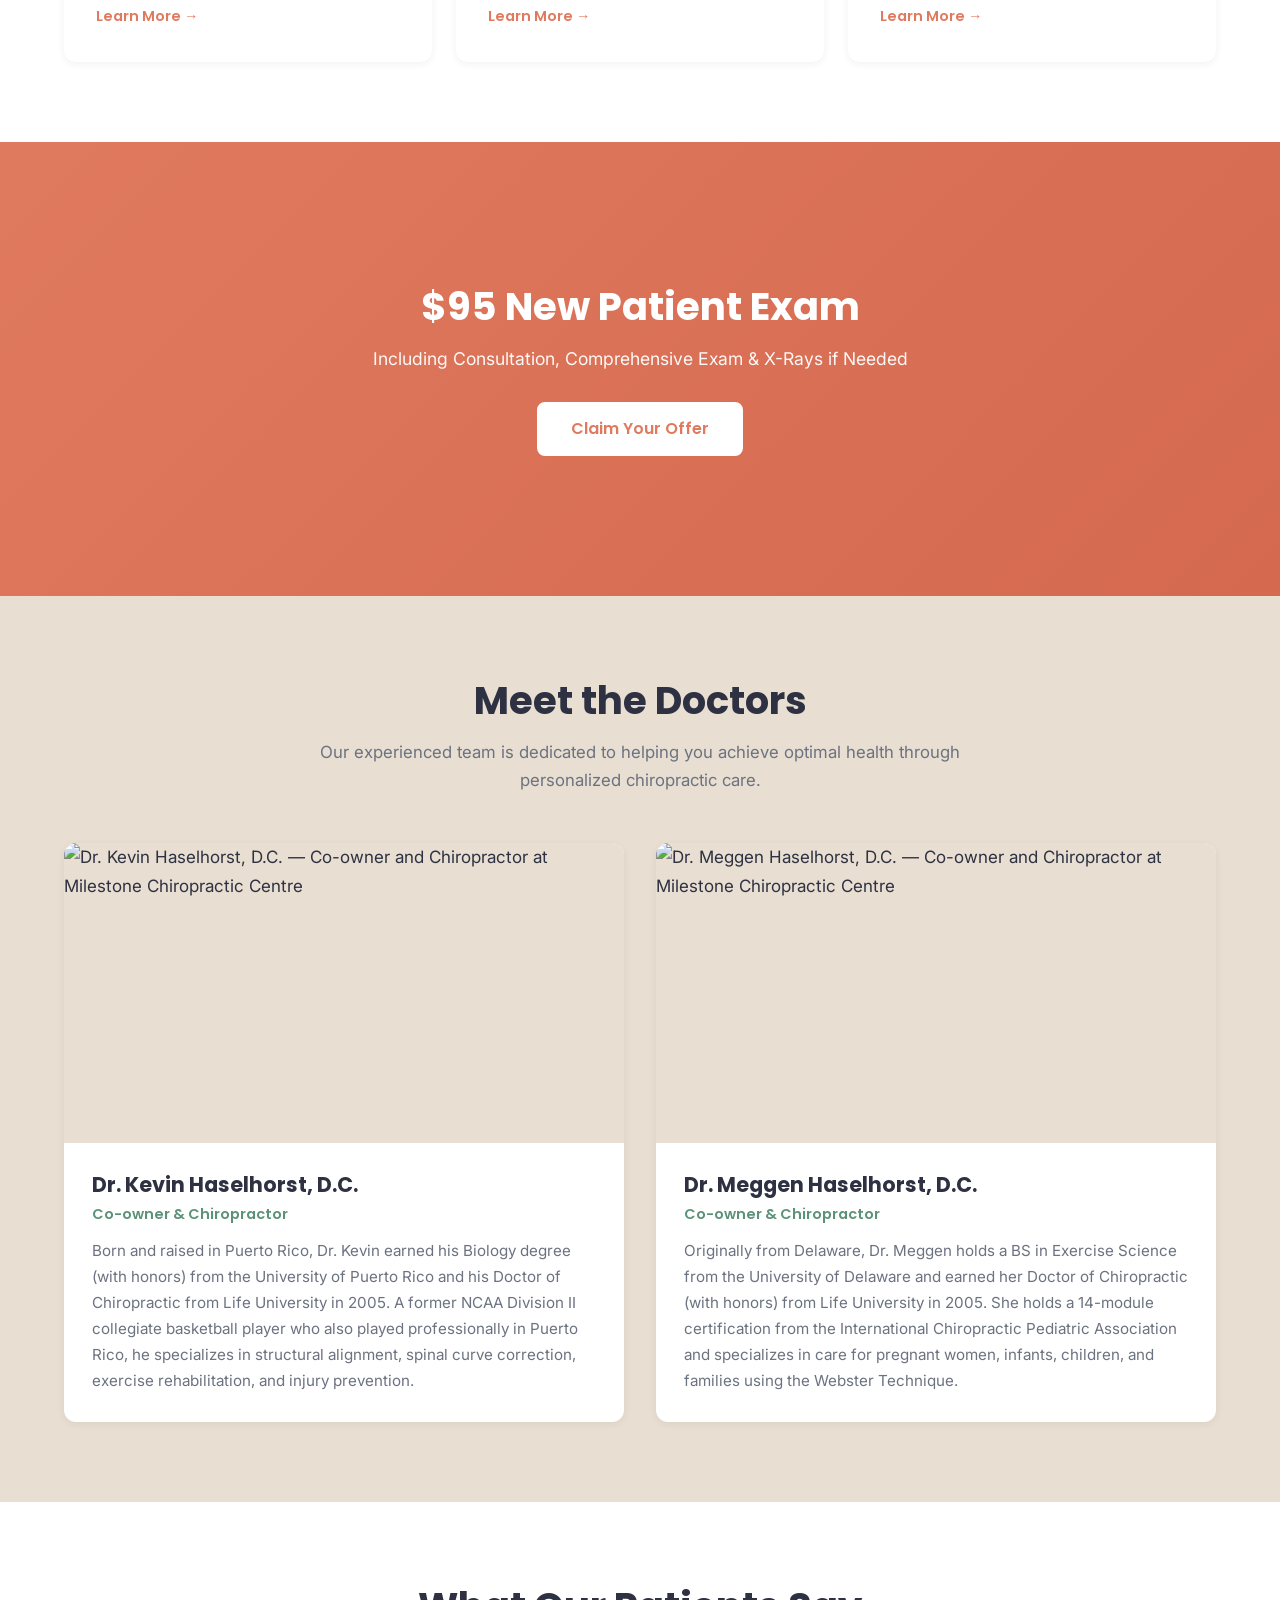
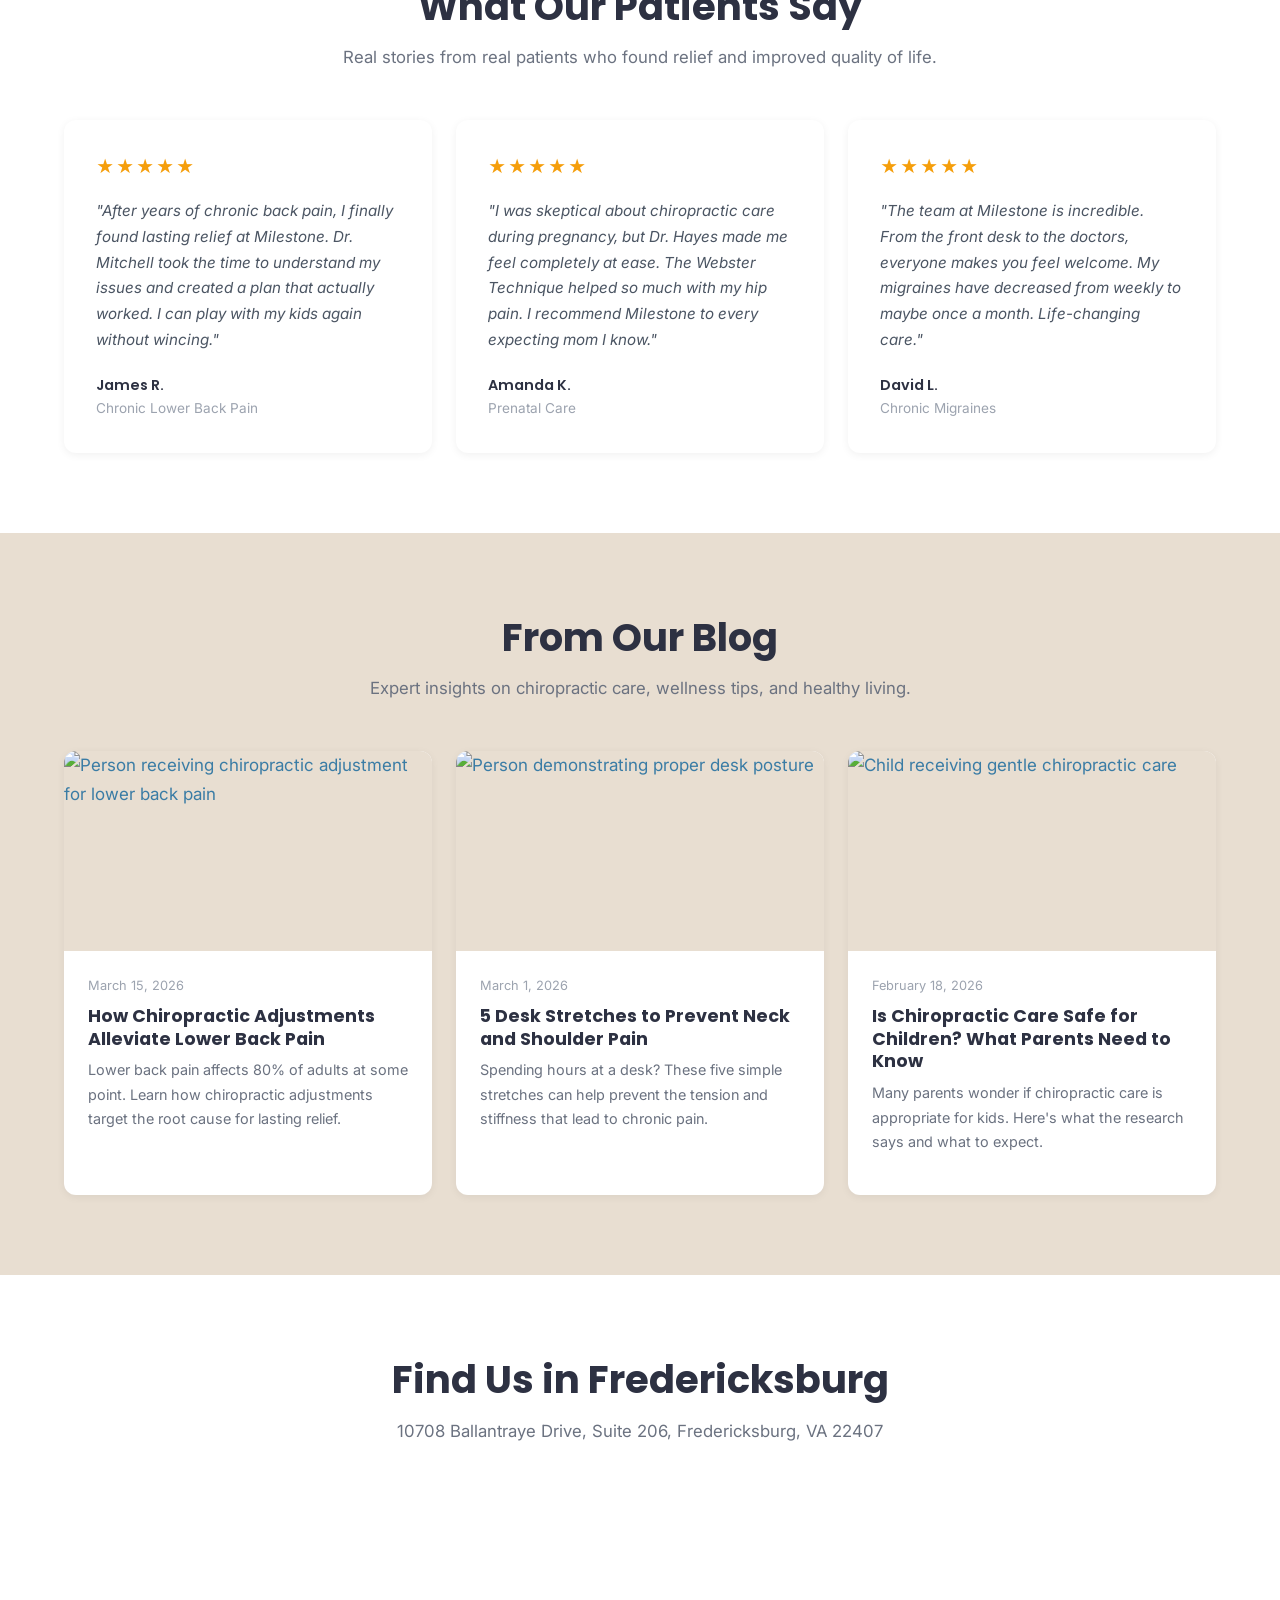
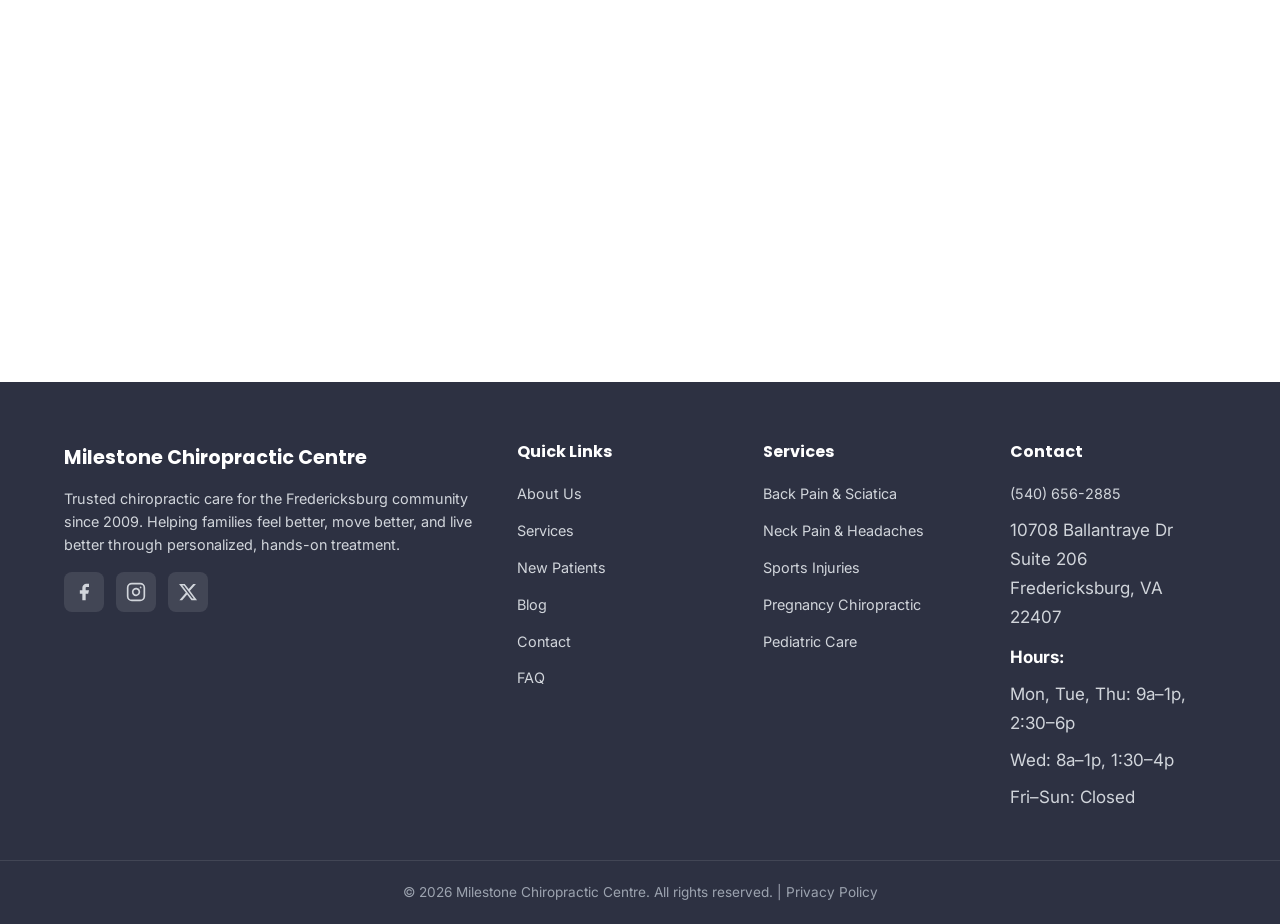
==== commit 52264320: "Fix doctors: replace placeholder names with real Haselhorst bios - Dr. Kevin Haselhorst, D.C. (Co-ow" ====
--- a/index.html
+++ b/index.html
@@ -208,19 +208,19 @@
         </div>
         <div class="doctors-grid">
           <div class="doctor-card">
-            <img src="https://placehold.co/600x400/C9D5E0/3A7CA5?text=Dr.+Sarah+Mitchell" alt="Dr. Sarah Mitchell, Doctor of Chiropractic" class="doctor-card__img">
+            <img src="https://img1.wsimg.com/isteam/ip/efc95983-9e68-4327-bbd4-daf05c4e4b82/a0fa47f5-5af7-400f-b499-e23f8a287dc1.jpg" alt="Dr. Kevin Haselhorst, D.C. — Co-owner and Chiropractor at Milestone Chiropractic Centre" class="doctor-card__img">
             <div class="doctor-card__body">
-              <h3 class="doctor-card__name">Dr. Sarah Mitchell, DC</h3>
-              <p class="doctor-card__title">Lead Chiropractor &amp; Clinic Director</p>
-              <p class="doctor-card__bio">With over 15 years of experience, Dr. Mitchell specializes in family chiropractic care, sports injuries, and spinal rehabilitation. She is passionate about helping patients achieve lasting relief through evidence-based, hands-on care.</p>
+              <h3 class="doctor-card__name">Dr. Kevin Haselhorst, D.C.</h3>
+              <p class="doctor-card__title">Co-owner &amp; Chiropractor</p>
+              <p class="doctor-card__bio">Born and raised in Puerto Rico, Dr. Kevin earned his Biology degree (with honors) from the University of Puerto Rico and his Doctor of Chiropractic from Life University in 2005. A former NCAA Division II collegiate basketball player who also played professionally in Puerto Rico, he specializes in structural alignment, spinal curve correction, exercise rehabilitation, and injury prevention.</p>
             </div>
           </div>
           <div class="doctor-card">
-            <img src="https://placehold.co/600x400/D5E0C9/5B9279?text=Dr.+Meggen+Hayes" alt="Dr. Meggen Hayes, Doctor of Chiropractic" class="doctor-card__img">
+            <img src="https://img1.wsimg.com/isteam/ip/efc95983-9e68-4327-bbd4-daf05c4e4b82/meggen-65.jpg" alt="Dr. Meggen Haselhorst, D.C. — Co-owner and Chiropractor at Milestone Chiropractic Centre" class="doctor-card__img">
             <div class="doctor-card__body">
-              <h3 class="doctor-card__name">Dr. Meggen Hayes, DC</h3>
-              <p class="doctor-card__title">Chiropractor &mdash; By Appointment</p>
-              <p class="doctor-card__bio">Dr. Hayes brings a gentle, patient-centered approach to chiropractic care with a focus on prenatal and pediatric wellness. She is Webster Technique certified and sees patients by appointment for personalized treatment plans.</p>
+              <h3 class="doctor-card__name">Dr. Meggen Haselhorst, D.C.</h3>
+              <p class="doctor-card__title">Co-owner &amp; Chiropractor</p>
+              <p class="doctor-card__bio">Originally from Delaware, Dr. Meggen holds a BS in Exercise Science from the University of Delaware and earned her Doctor of Chiropractic (with honors) from Life University in 2005. She holds a 14-module certification from the International Chiropractic Pediatric Association and specializes in care for pregnant women, infants, children, and families using the Webster Technique.</p>
             </div>
           </div>
         </div>
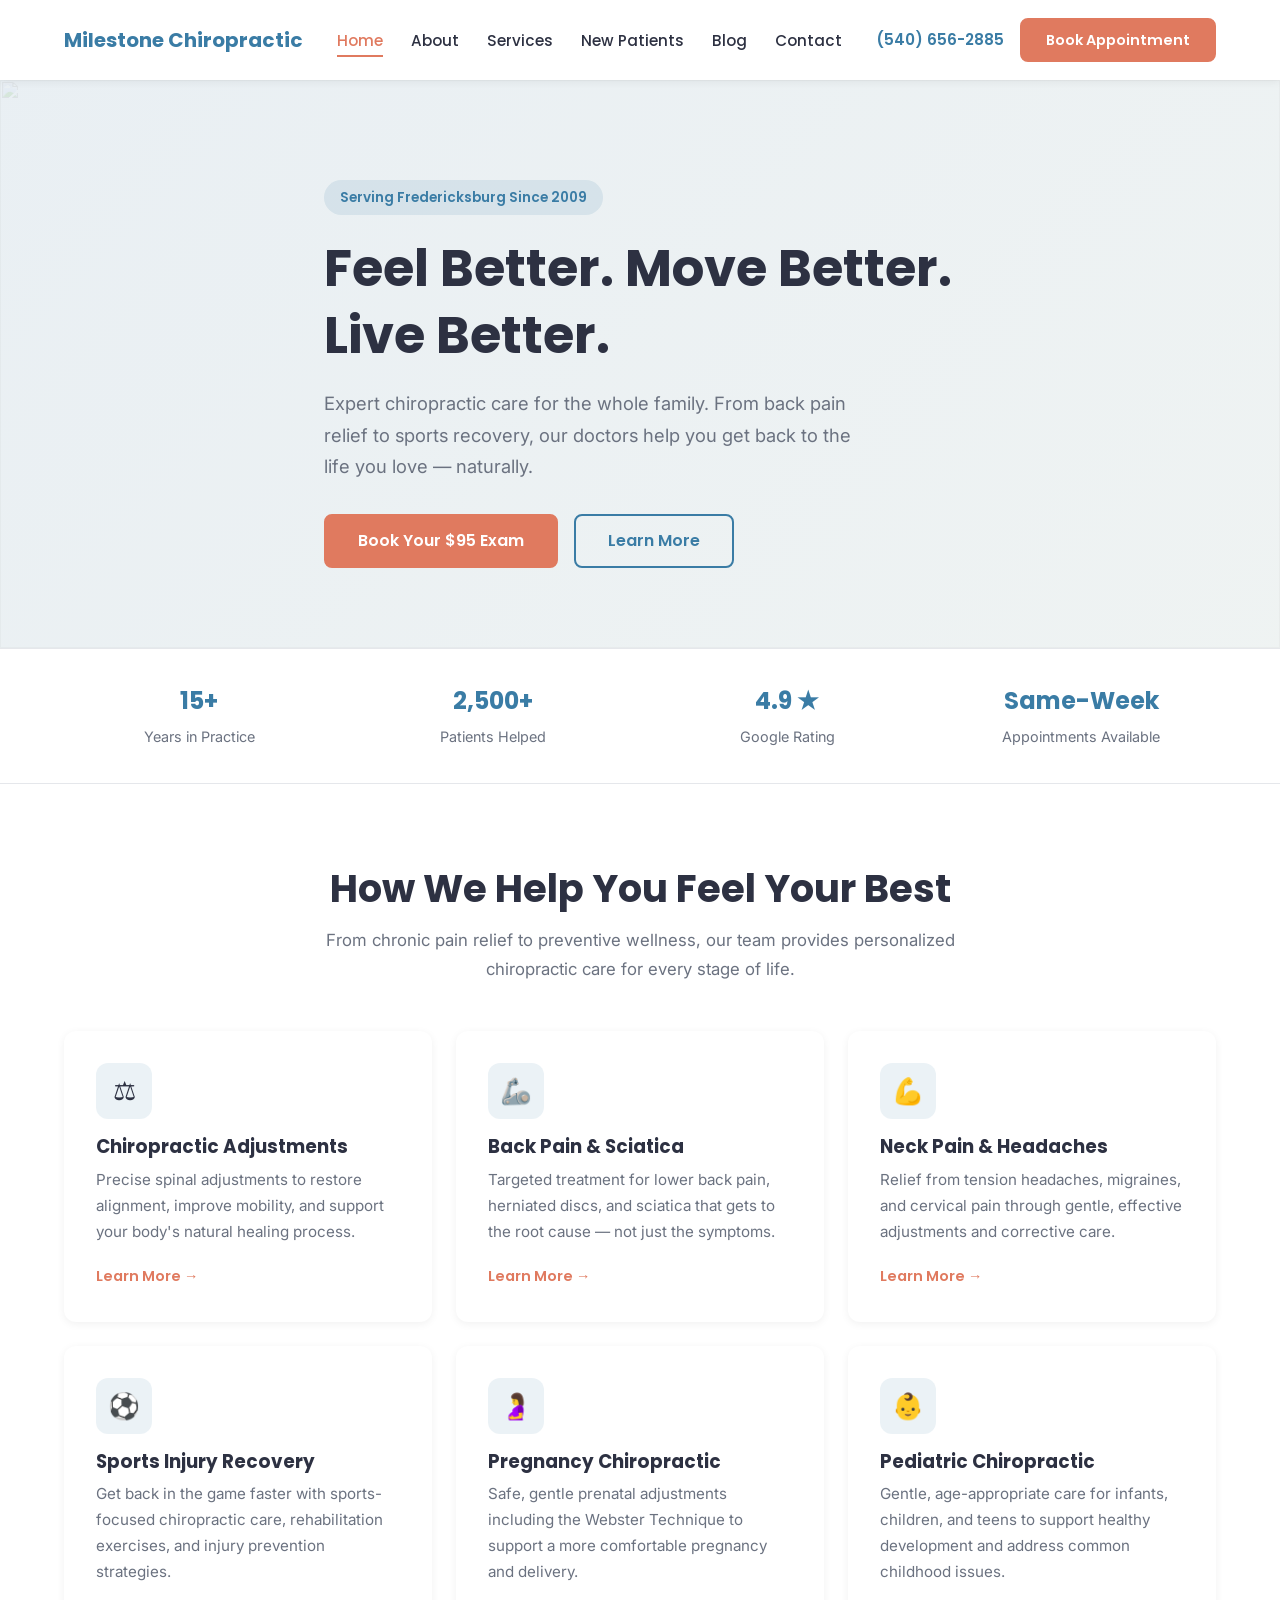
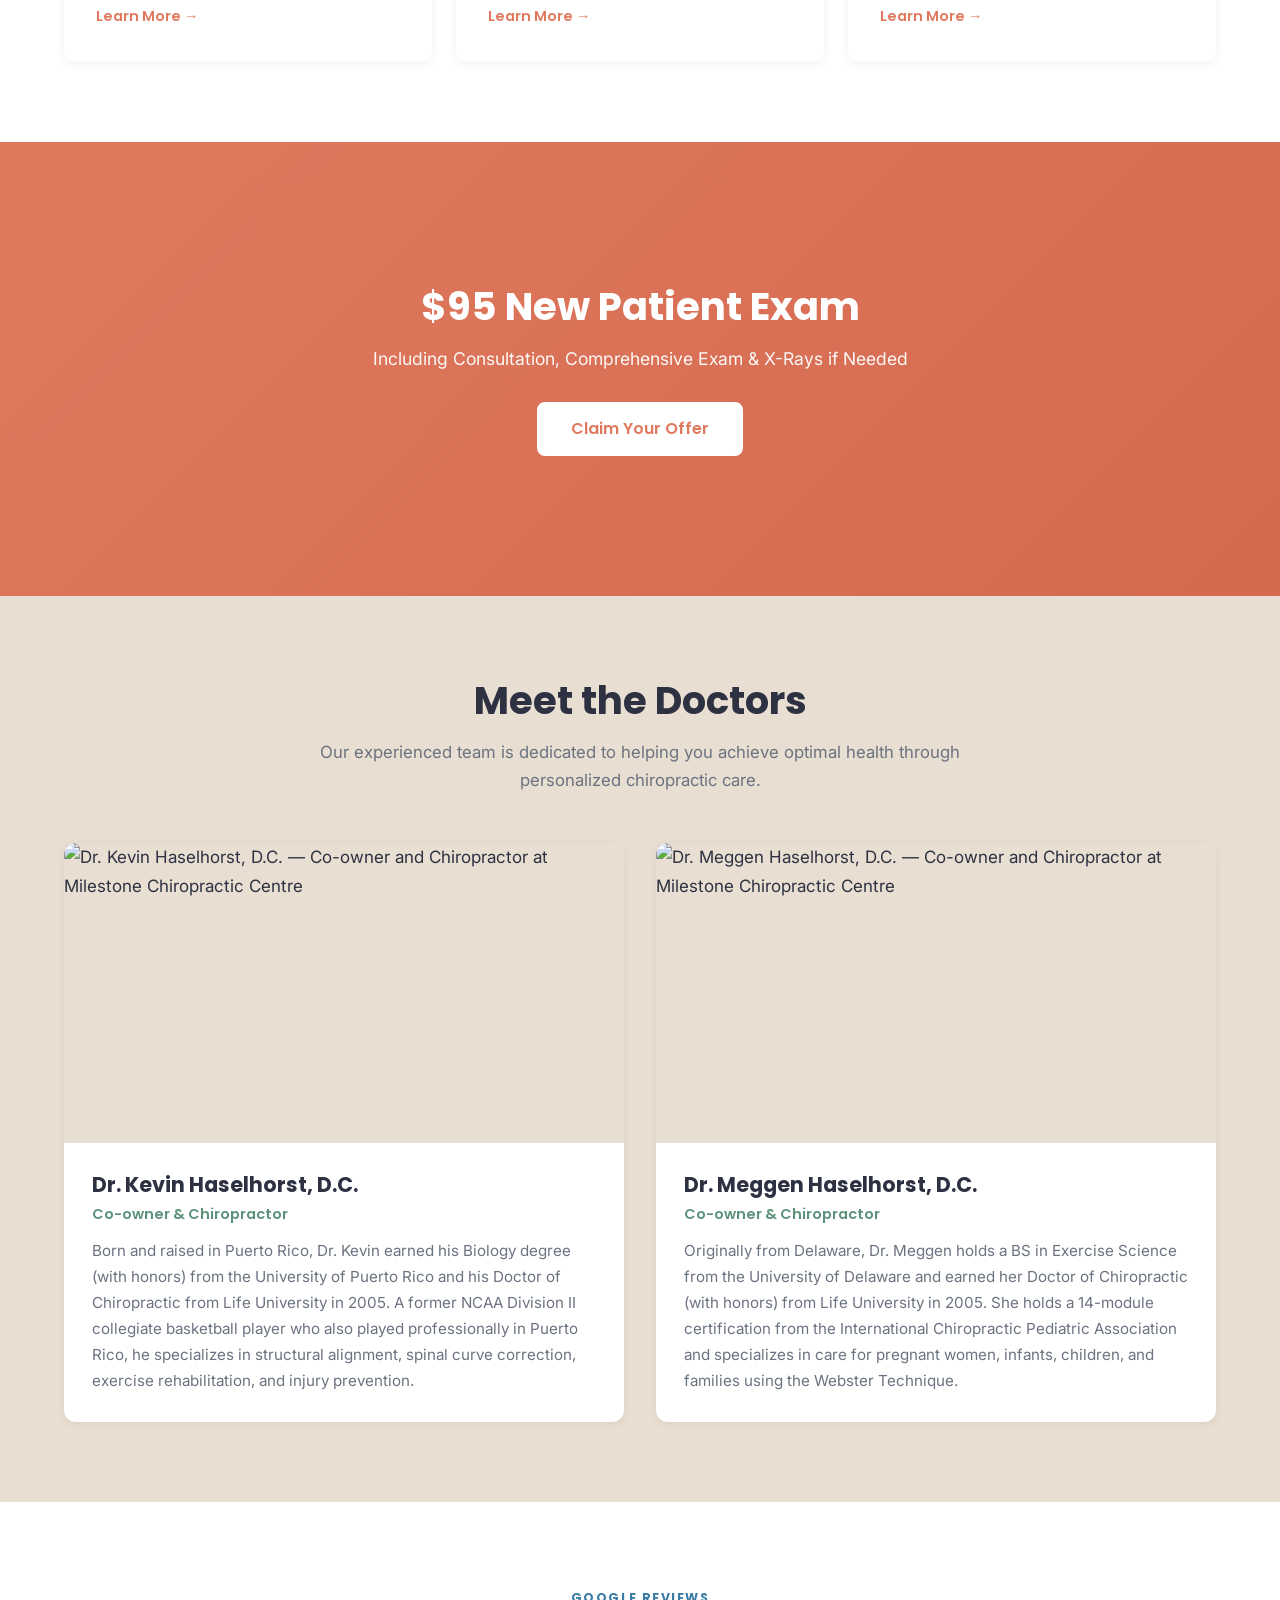
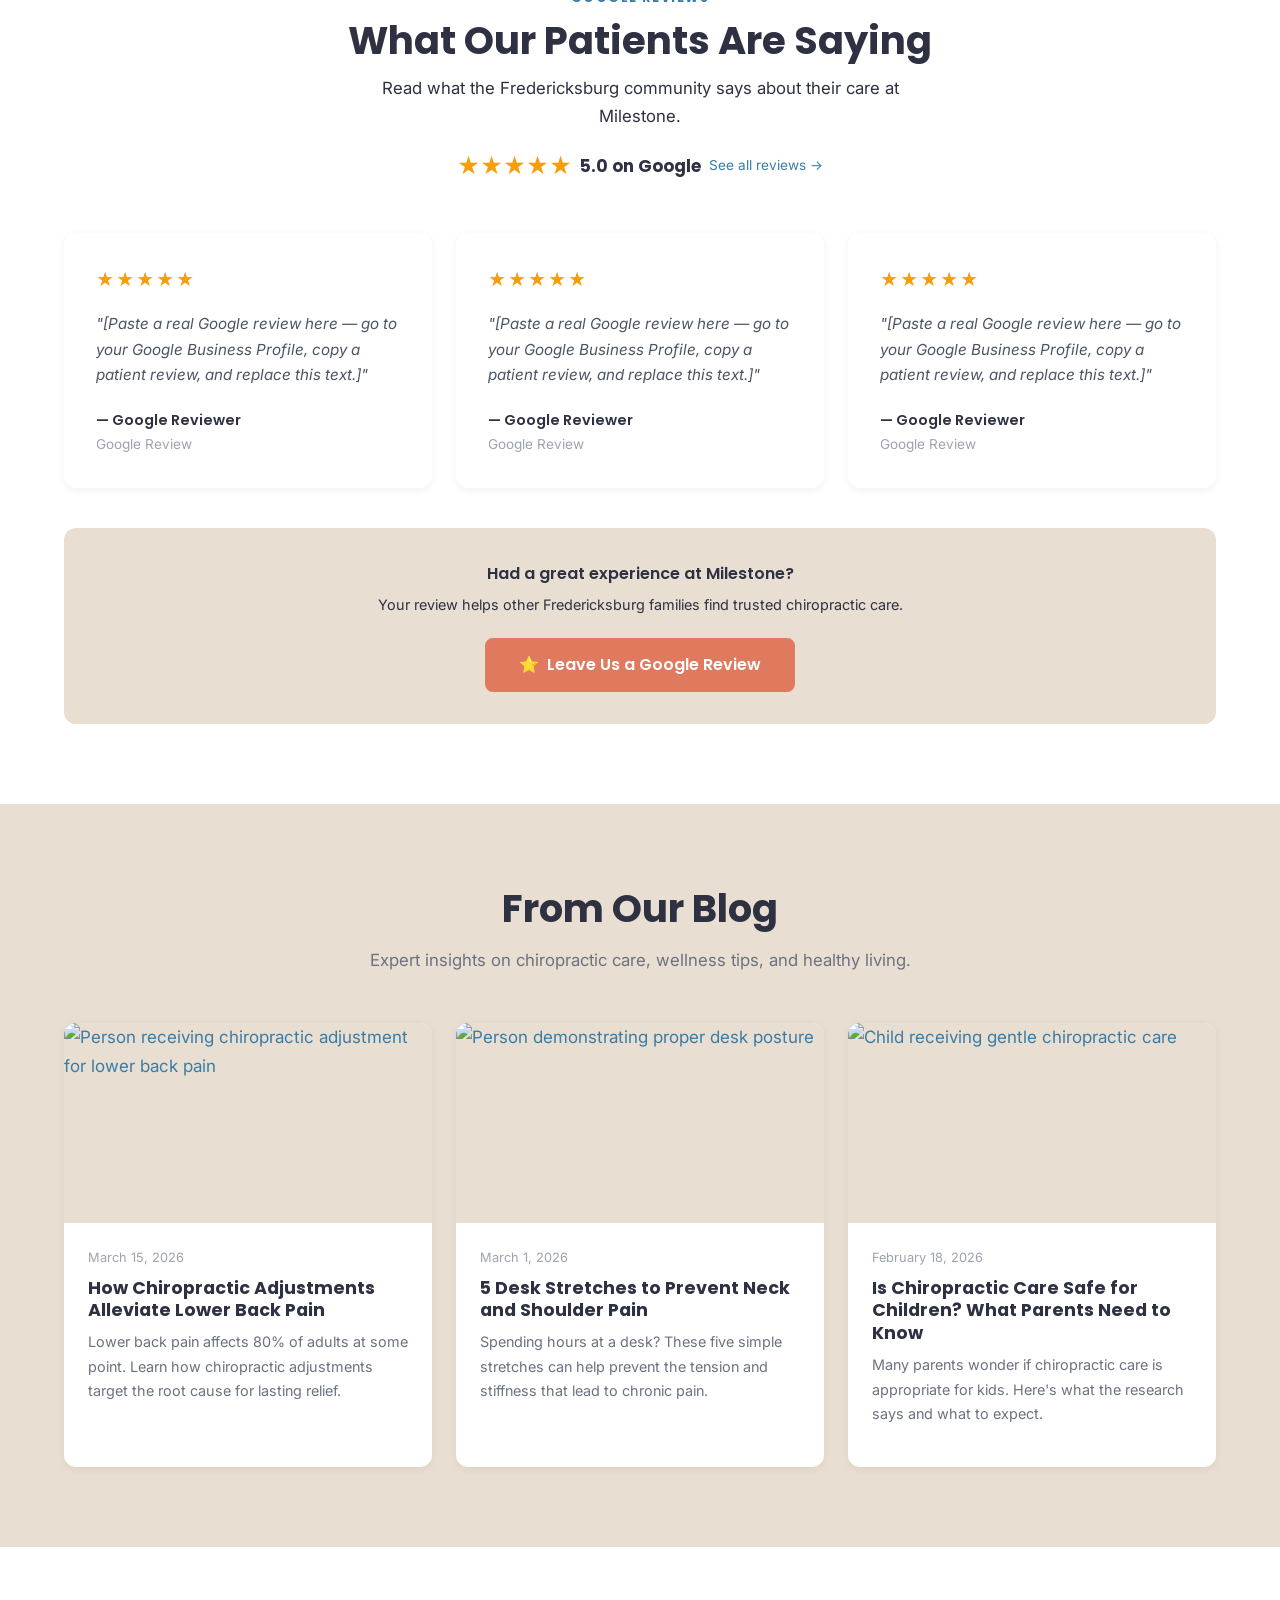
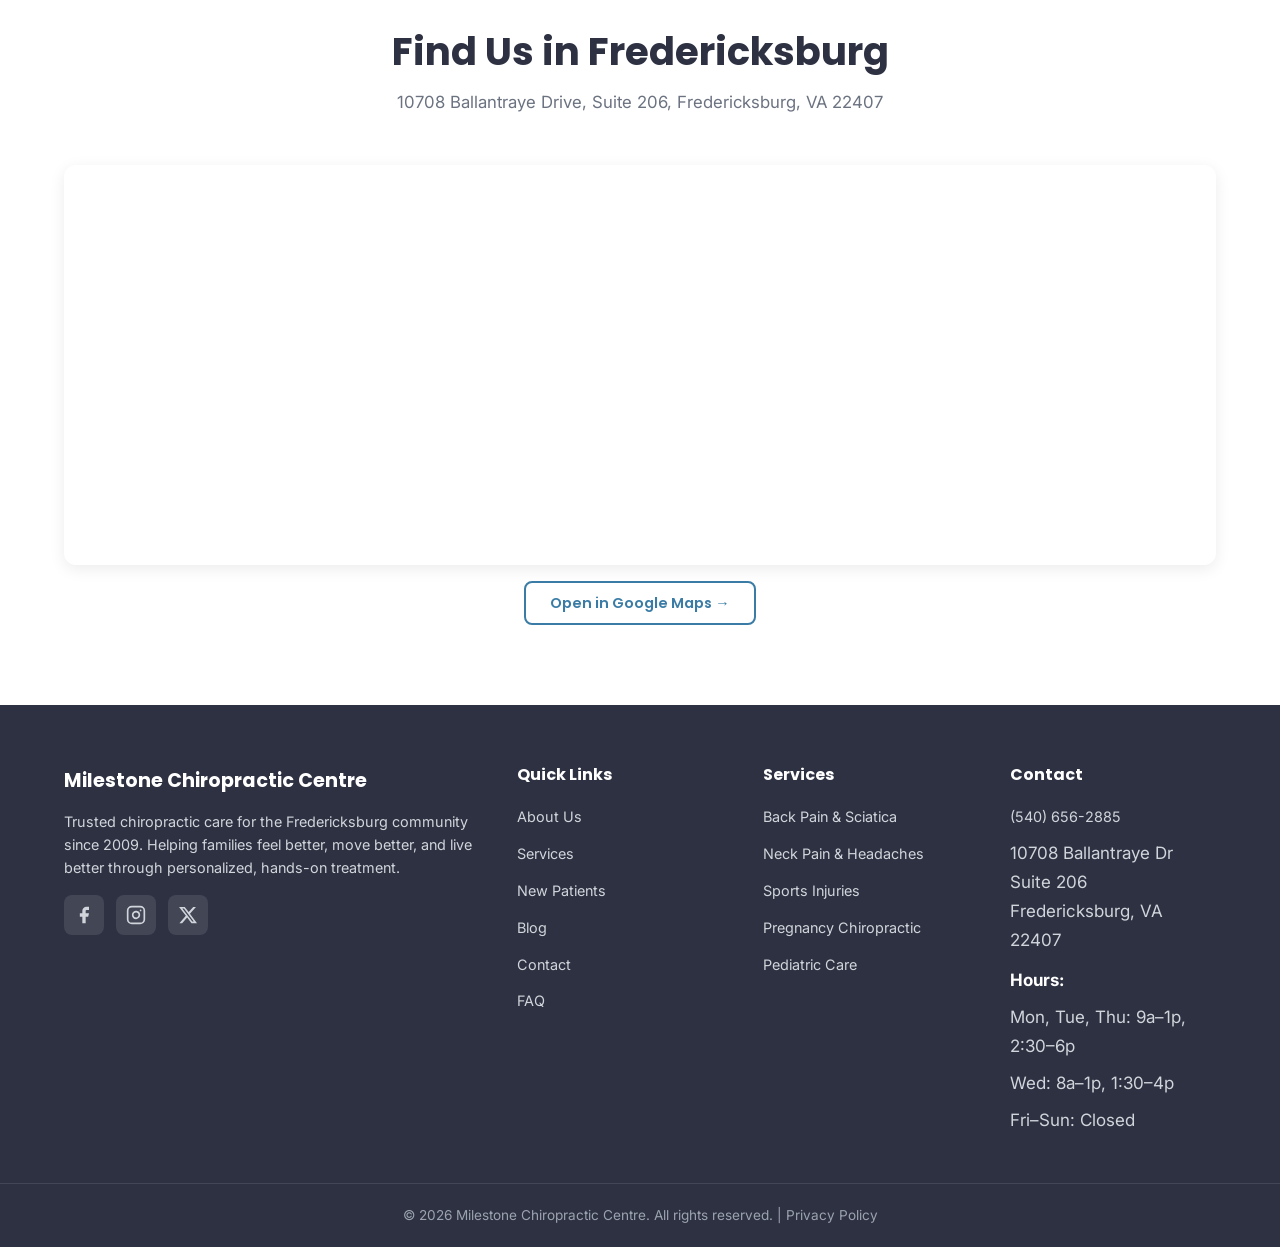
==== commit 99b20ef1: "Fix nav image, steps, reviews, and map 1. Remove logo image from all nav bars — replaced with text l" ====
--- a/index.html
+++ b/index.html
@@ -73,7 +73,7 @@
   <header class="header">
     <div class="container header__inner">
       <a href="index.html" class="header__logo" aria-label="Milestone Chiropractic Centre - Home">
-        <img src="images/logo.png" alt="Milestone Chiropractic Centre" style="height:52px;width:auto;">
+        Milestone Chiropractic
       </a>
 
       <nav class="nav" aria-label="Main navigation">
@@ -227,32 +227,49 @@
       </div>
     </section>
 
-    <!-- ===== TESTIMONIALS ===== -->
+    <!-- ===== GOOGLE REVIEWS ===== -->
     <section class="section section--white" id="testimonials">
       <div class="container">
-        <div class="section-header">
-          <h2>What Our Patients Say</h2>
-          <p>Real stories from real patients who found relief and improved quality of life.</p>
-        </div>
+        <div class="section-header" style="text-align:center;">
+          <span class="section-label">Google Reviews</span>
+          <h2>What Our Patients Are Saying</h2>
+          <p style="color:var(--text-mid);max-width:560px;margin:0.5rem auto 0;">Read what the Fredericksburg community says about their care at Milestone.</p>
+          <div style="display:flex;align-items:center;justify-content:center;gap:0.5rem;margin-top:1rem;flex-wrap:wrap;">
+            <span style="font-size:1.4rem;color:#f59e0b;">&#9733;&#9733;&#9733;&#9733;&#9733;</span>
+            <span style="font-family:'Poppins',sans-serif;font-weight:700;font-size:1.05rem;">5.0 on Google</span>
+            <a href="https://www.google.com/maps/place/Milestone+Chiropractic+Centre/@38.2613,-77.5199,17z" target="_blank" rel="noopener" style="font-size:0.85rem;color:var(--blue-primary);">See all reviews &rarr;</a>
+          </div>
+        </div>
+
+        <!-- Paste 3 real reviews from Google Business Profile here -->
         <div class="testimonials-grid">
           <div class="testimonial-card">
             <div class="testimonial-card__stars" aria-label="5 out of 5 stars">&#9733;&#9733;&#9733;&#9733;&#9733;</div>
-            <p class="testimonial-card__quote">"After years of chronic back pain, I finally found lasting relief at Milestone. Dr. Mitchell took the time to understand my issues and created a plan that actually worked. I can play with my kids again without wincing."</p>
-            <p class="testimonial-card__author">James R.</p>
-            <p class="testimonial-card__condition">Chronic Lower Back Pain</p>
+            <p class="testimonial-card__quote">"[Paste a real Google review here — go to your Google Business Profile, copy a patient review, and replace this text.]"</p>
+            <p class="testimonial-card__author">— Google Reviewer</p>
+            <p class="testimonial-card__condition">Google Review</p>
           </div>
           <div class="testimonial-card">
             <div class="testimonial-card__stars" aria-label="5 out of 5 stars">&#9733;&#9733;&#9733;&#9733;&#9733;</div>
-            <p class="testimonial-card__quote">"I was skeptical about chiropractic care during pregnancy, but Dr. Hayes made me feel completely at ease. The Webster Technique helped so much with my hip pain. I recommend Milestone to every expecting mom I know."</p>
-            <p class="testimonial-card__author">Amanda K.</p>
-            <p class="testimonial-card__condition">Prenatal Care</p>
+            <p class="testimonial-card__quote">"[Paste a real Google review here — go to your Google Business Profile, copy a patient review, and replace this text.]"</p>
+            <p class="testimonial-card__author">— Google Reviewer</p>
+            <p class="testimonial-card__condition">Google Review</p>
           </div>
           <div class="testimonial-card">
             <div class="testimonial-card__stars" aria-label="5 out of 5 stars">&#9733;&#9733;&#9733;&#9733;&#9733;</div>
-            <p class="testimonial-card__quote">"The team at Milestone is incredible. From the front desk to the doctors, everyone makes you feel welcome. My migraines have decreased from weekly to maybe once a month. Life-changing care."</p>
-            <p class="testimonial-card__author">David L.</p>
-            <p class="testimonial-card__condition">Chronic Migraines</p>
-          </div>
+            <p class="testimonial-card__quote">"[Paste a real Google review here — go to your Google Business Profile, copy a patient review, and replace this text.]"</p>
+            <p class="testimonial-card__author">— Google Reviewer</p>
+            <p class="testimonial-card__condition">Google Review</p>
+          </div>
+        </div>
+
+        <!-- Leave a Review CTA -->
+        <div style="text-align:center;margin-top:2.5rem;padding:2rem;background:var(--warm-neutral);border-radius:12px;">
+          <p style="font-family:'Poppins',sans-serif;font-weight:600;font-size:1rem;margin-bottom:0.4rem;">Had a great experience at Milestone?</p>
+          <p style="color:var(--text-mid);font-size:0.9rem;margin-bottom:1.25rem;">Your review helps other Fredericksburg families find trusted chiropractic care.</p>
+          <a href="https://www.google.com/maps/place/Milestone+Chiropractic+Centre/@38.2613,-77.5199,17z" target="_blank" rel="noopener" class="btn btn--coral">
+            &#11088;&nbsp; Leave Us a Google Review
+          </a>
         </div>
       </div>
     </section>
@@ -300,16 +317,23 @@
           <h2>Find Us in Fredericksburg</h2>
           <p>10708 Ballantraye Drive, Suite 206, Fredericksburg, VA 22407</p>
         </div>
-        <iframe
-          src="https://www.google.com/maps/embed?pb=!1m18!1m12!1m3!1d3131.5!2d-77.5199!3d38.2613!2m3!1f0!2f0!3f0!3m2!1i1024!2i768!4f13.1!3m3!1m2!1s0x0%3A0x0!2zMzjCsDE1JzQwLjciTiA3N8KwMzEnMTEuNiJX!5e0!3m2!1sen!2sus!4v1"
-          width="100%"
-          height="400"
-          style="border:0; border-radius: 12px;"
-          allowfullscreen=""
-          loading="lazy"
-          referrerpolicy="no-referrer-when-downgrade"
-          title="Milestone Chiropractic Centre location on Google Maps">
-        </iframe>
+        <div style="border-radius:12px;overflow:hidden;box-shadow:var(--shadow-md);">
+          <iframe
+            src="https://maps.google.com/maps?q=10708+Ballantraye+Dr+%23206,+Fredericksburg,+VA+22407&t=&z=15&ie=UTF8&iwloc=&output=embed"
+            width="100%"
+            height="420"
+            style="border:0;display:block;"
+            allowfullscreen=""
+            loading="lazy"
+            referrerpolicy="no-referrer-when-downgrade"
+            title="Milestone Chiropractic Centre — 10708 Ballantraye Drive, Suite 206, Fredericksburg, VA">
+          </iframe>
+        </div>
+        <div style="text-align:center;margin-top:1rem;">
+          <a href="https://maps.google.com/?q=10708+Ballantraye+Dr+%23206,+Fredericksburg,+VA+22407" target="_blank" rel="noopener" class="btn btn--outline btn--sm">
+            Open in Google Maps &rarr;
+          </a>
+        </div>
       </div>
     </section>
 
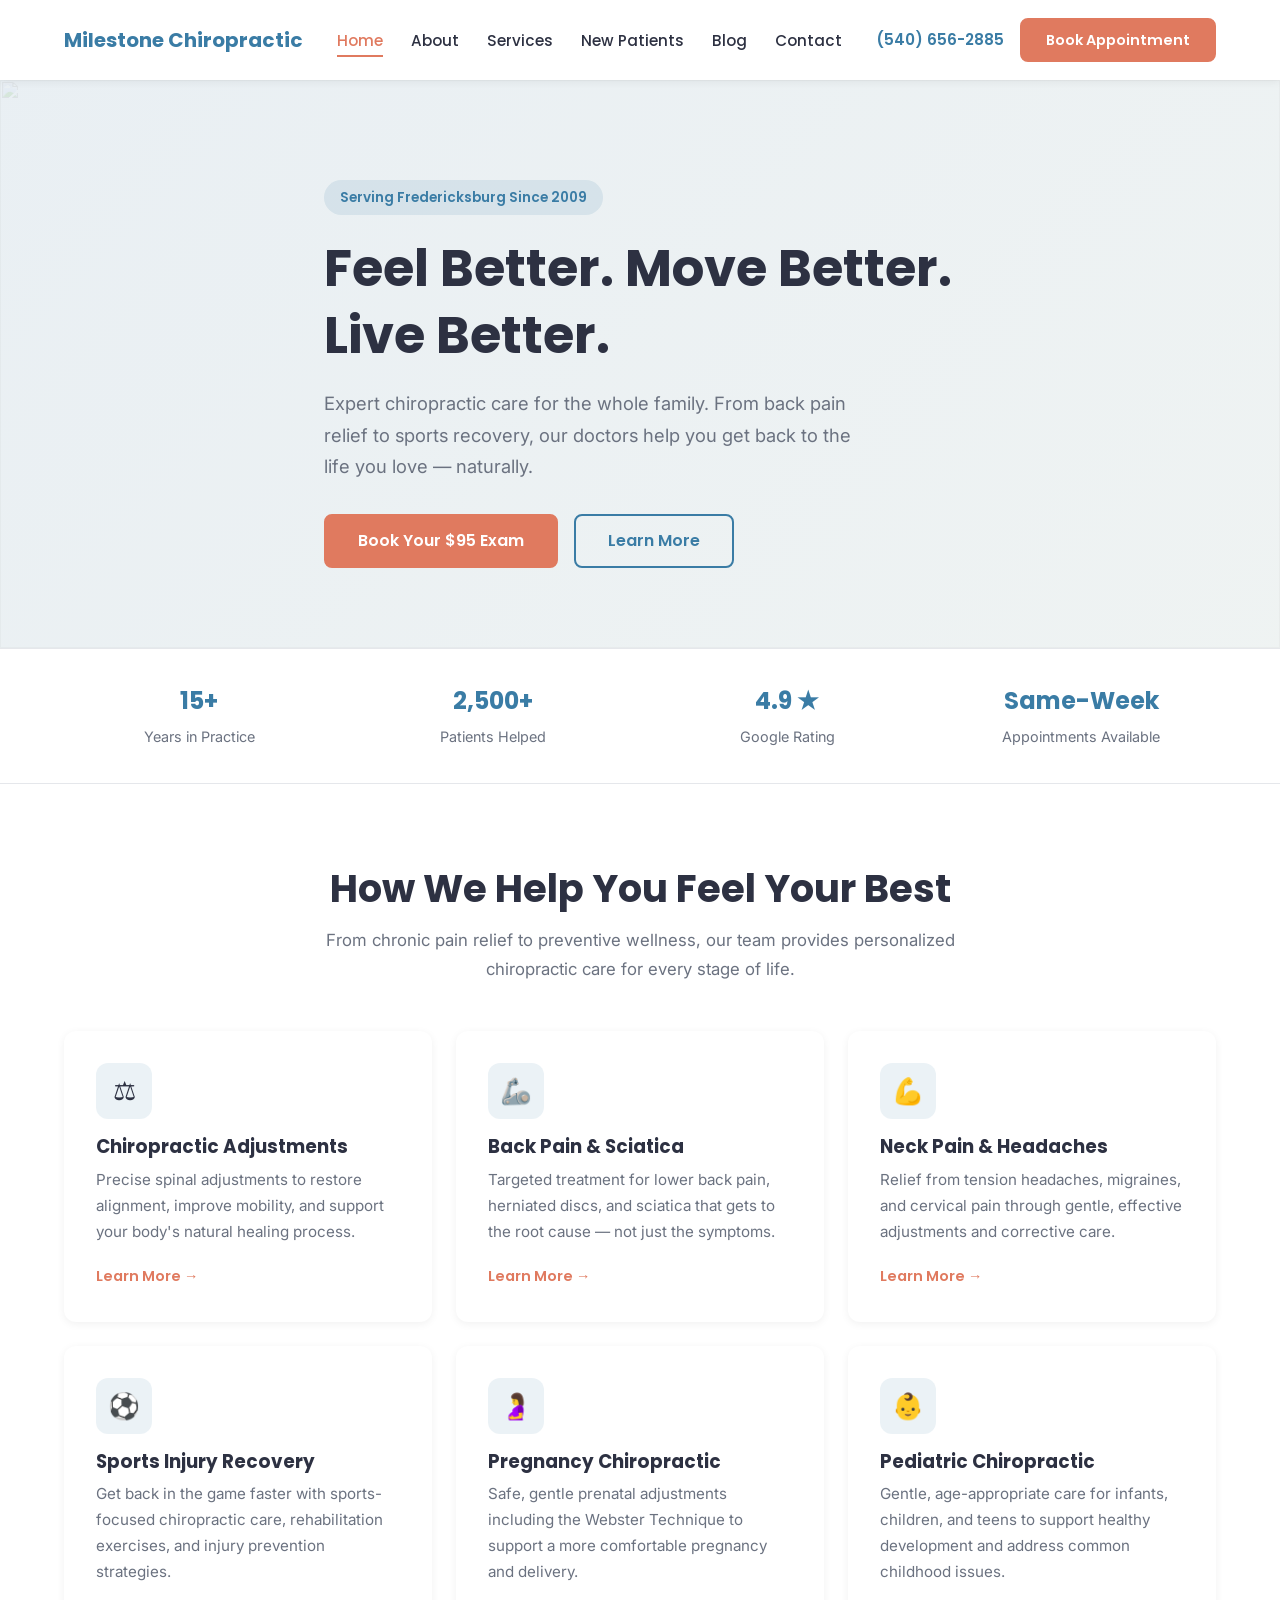
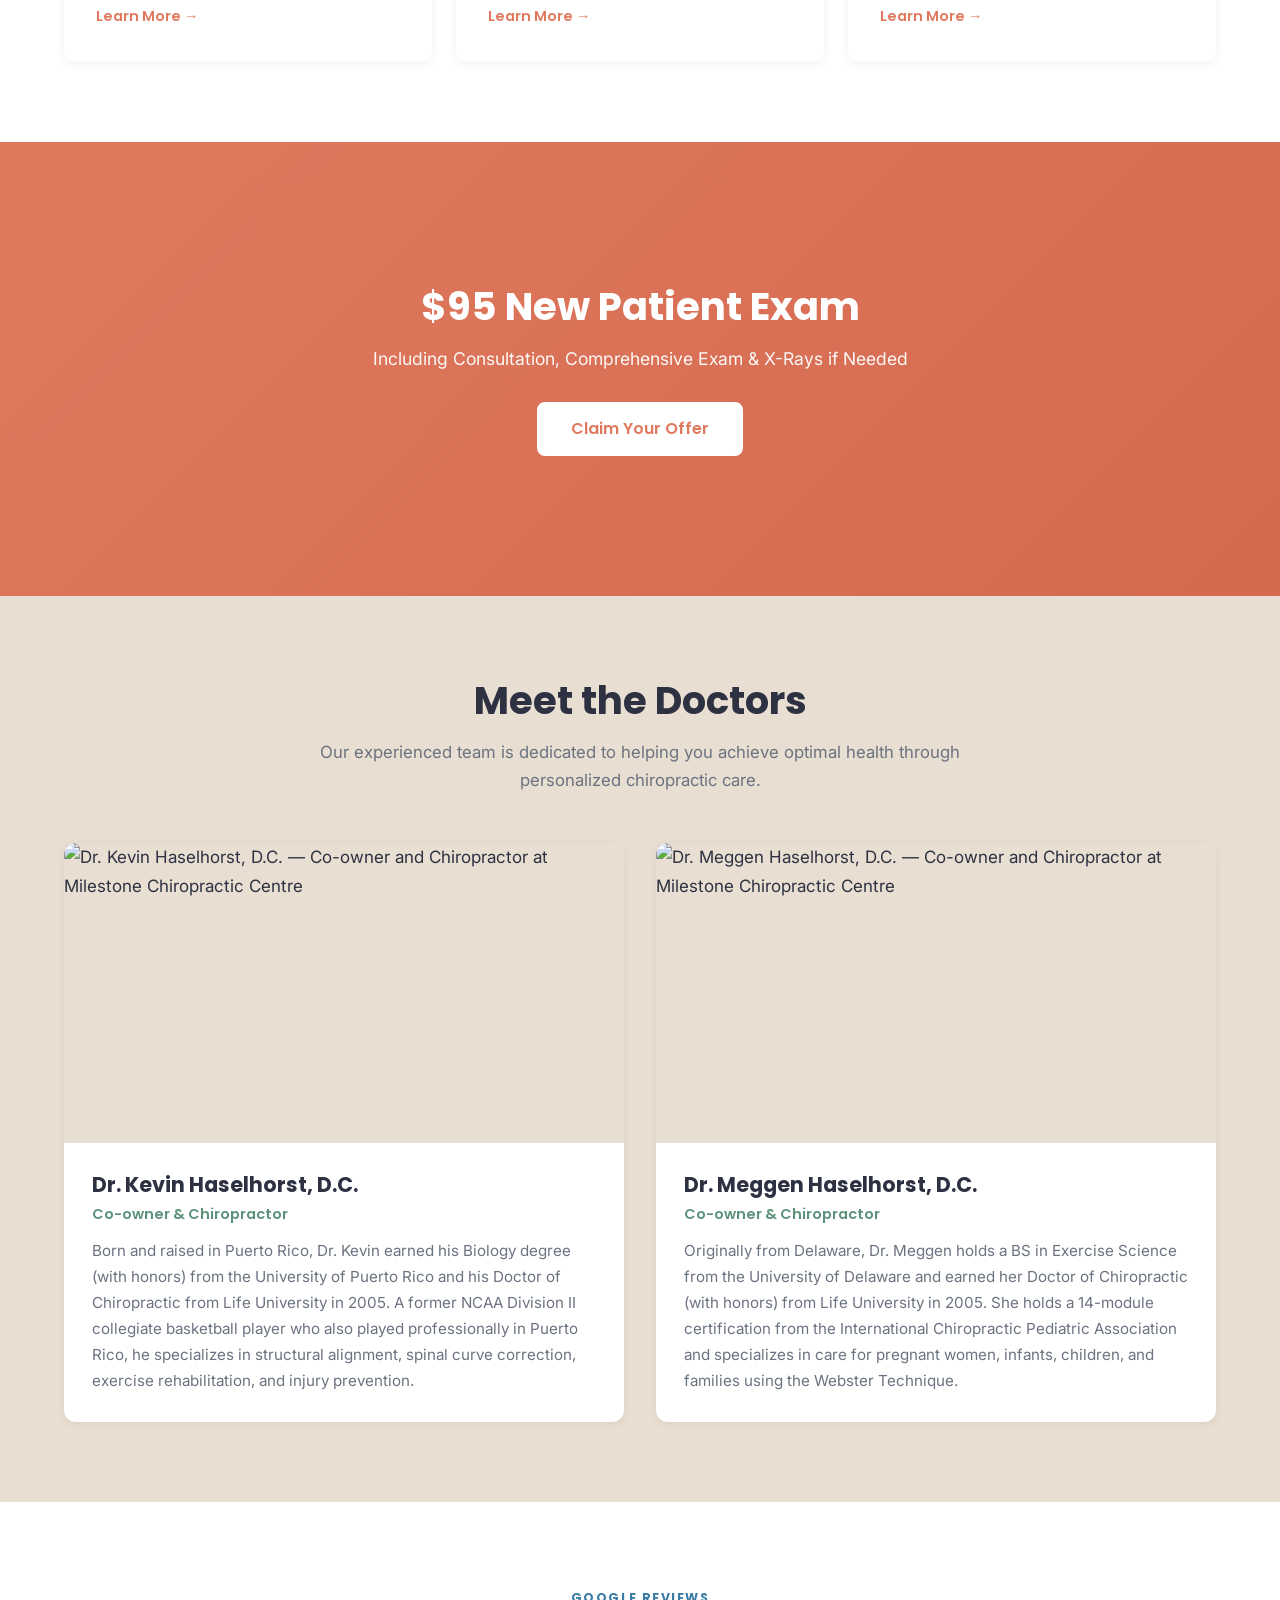
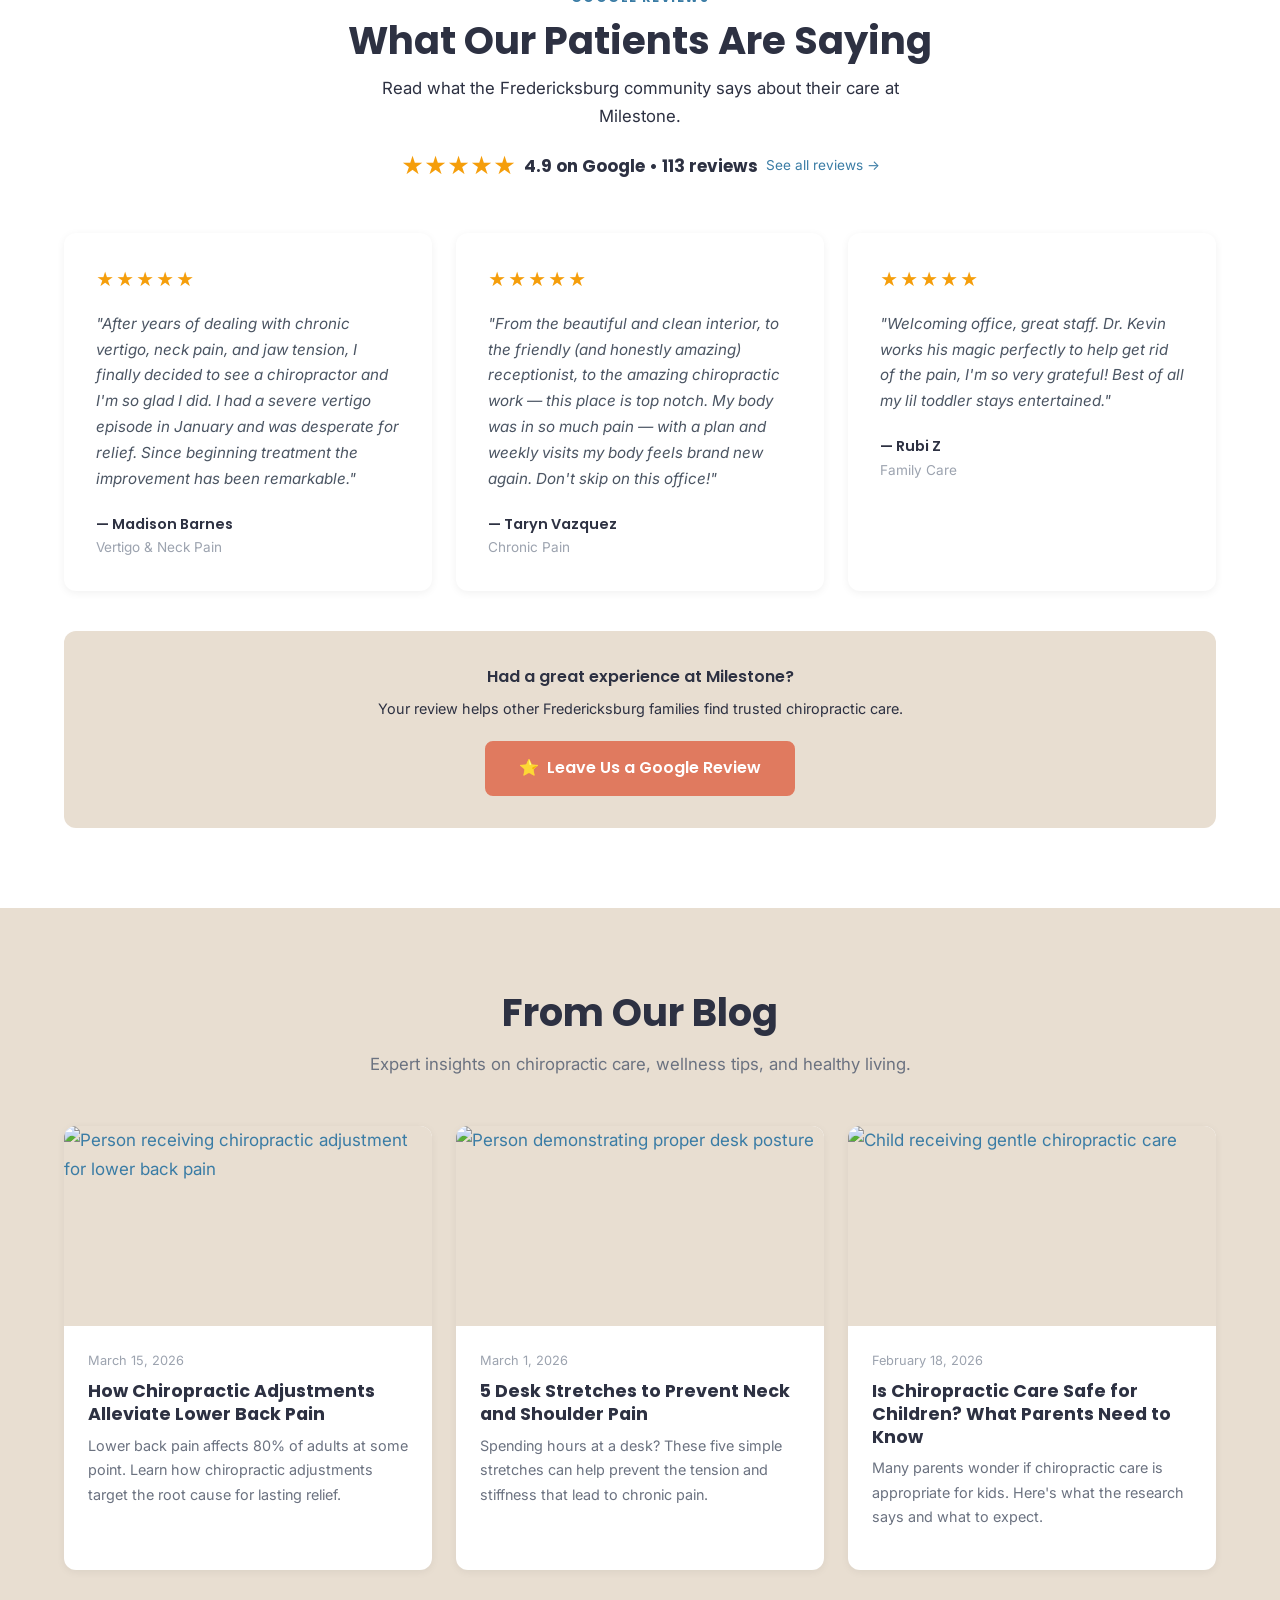
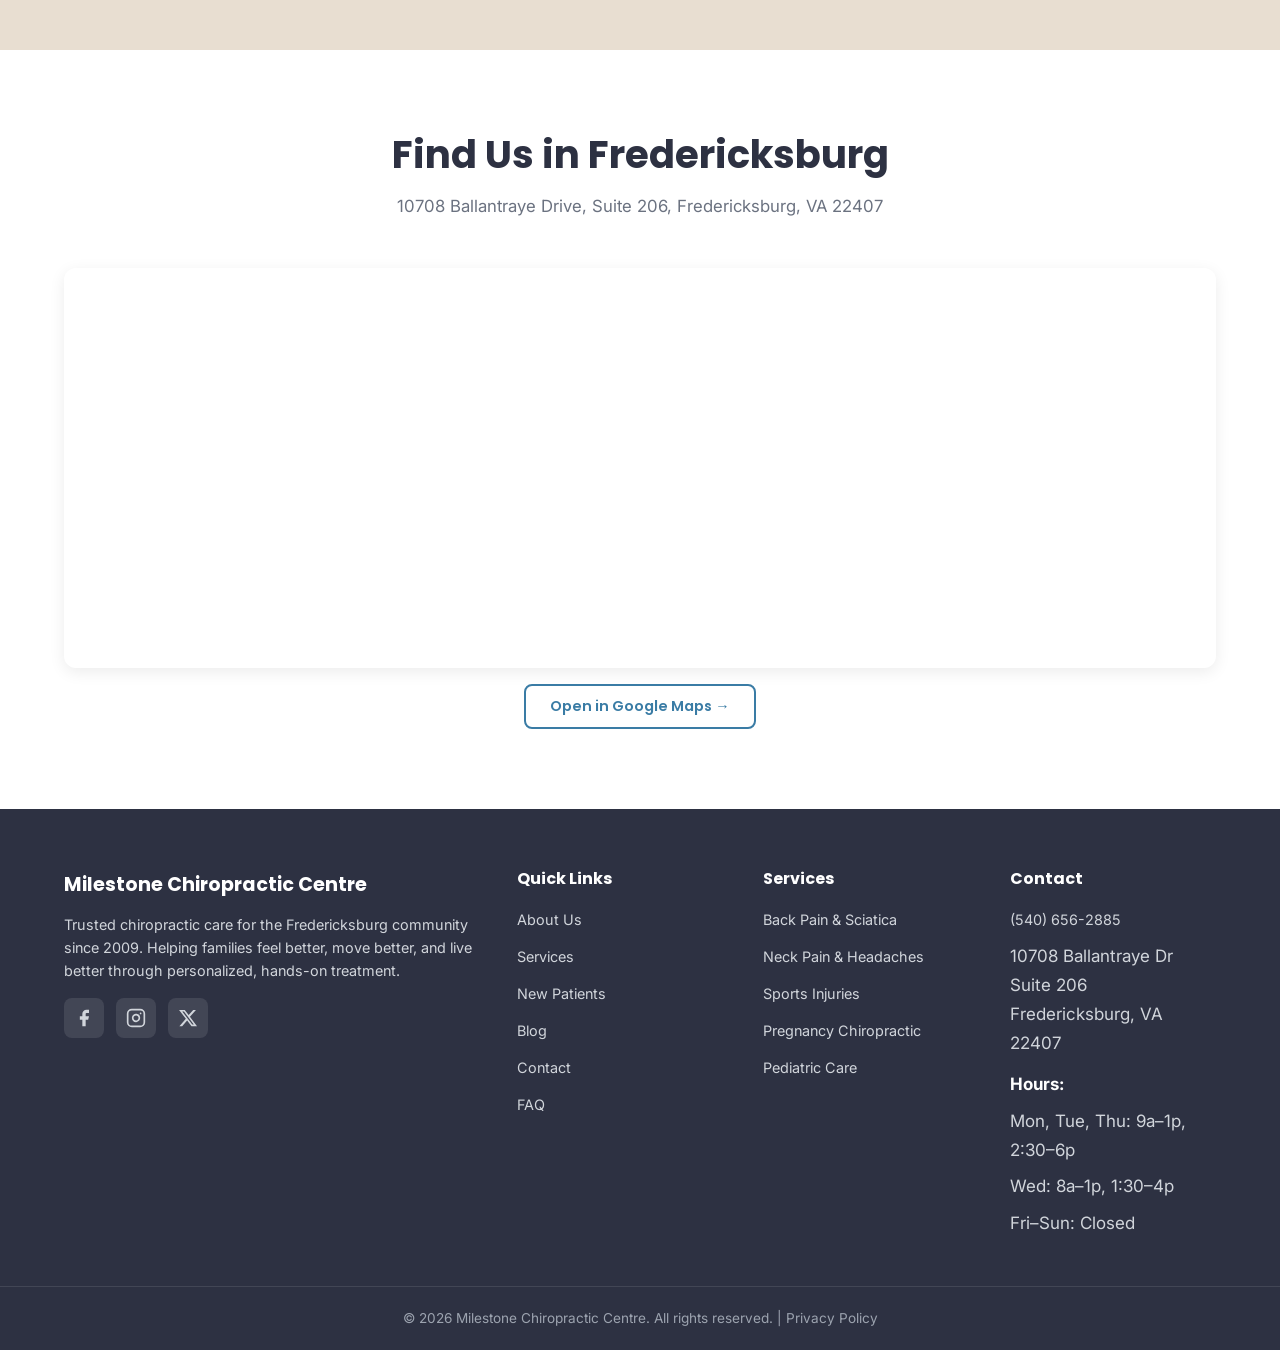
==== commit 8d29e5d1: "Add real Google reviews and correct rating on homepage Replaces placeholder review cards with real p" ====
--- a/index.html
+++ b/index.html
@@ -236,30 +236,29 @@
           <p style="color:var(--text-mid);max-width:560px;margin:0.5rem auto 0;">Read what the Fredericksburg community says about their care at Milestone.</p>
           <div style="display:flex;align-items:center;justify-content:center;gap:0.5rem;margin-top:1rem;flex-wrap:wrap;">
             <span style="font-size:1.4rem;color:#f59e0b;">&#9733;&#9733;&#9733;&#9733;&#9733;</span>
-            <span style="font-family:'Poppins',sans-serif;font-weight:700;font-size:1.05rem;">5.0 on Google</span>
-            <a href="https://www.google.com/maps/place/Milestone+Chiropractic+Centre/@38.2613,-77.5199,17z" target="_blank" rel="noopener" style="font-size:0.85rem;color:var(--blue-primary);">See all reviews &rarr;</a>
-          </div>
-        </div>
-
-        <!-- Paste 3 real reviews from Google Business Profile here -->
+            <span style="font-family:'Poppins',sans-serif;font-weight:700;font-size:1.05rem;">4.9 on Google &bull; 113 reviews</span>
+            <a href="https://www.google.com/maps/place/Milestone+Chiropractic+Centre/@38.2461851,-77.5134344,17z/data=!4m6!3m5!1s0x89b6c1782e16fd0f:0x9c1fd8c31eb4ed20!8m2!3d38.2461851!4d-77.5134344!16s%2Fg%2F1wfvnjpc?hl=en-US" target="_blank" rel="noopener" style="font-size:0.85rem;color:var(--blue-primary);">See all reviews &rarr;</a>
+          </div>
+        </div>
+
         <div class="testimonials-grid">
           <div class="testimonial-card">
             <div class="testimonial-card__stars" aria-label="5 out of 5 stars">&#9733;&#9733;&#9733;&#9733;&#9733;</div>
-            <p class="testimonial-card__quote">"[Paste a real Google review here — go to your Google Business Profile, copy a patient review, and replace this text.]"</p>
-            <p class="testimonial-card__author">— Google Reviewer</p>
-            <p class="testimonial-card__condition">Google Review</p>
+            <p class="testimonial-card__quote">"After years of dealing with chronic vertigo, neck pain, and jaw tension, I finally decided to see a chiropractor and I'm so glad I did. I had a severe vertigo episode in January and was desperate for relief. Since beginning treatment the improvement has been remarkable."</p>
+            <p class="testimonial-card__author">— Madison Barnes</p>
+            <p class="testimonial-card__condition">Vertigo &amp; Neck Pain</p>
           </div>
           <div class="testimonial-card">
             <div class="testimonial-card__stars" aria-label="5 out of 5 stars">&#9733;&#9733;&#9733;&#9733;&#9733;</div>
-            <p class="testimonial-card__quote">"[Paste a real Google review here — go to your Google Business Profile, copy a patient review, and replace this text.]"</p>
-            <p class="testimonial-card__author">— Google Reviewer</p>
-            <p class="testimonial-card__condition">Google Review</p>
+            <p class="testimonial-card__quote">"From the beautiful and clean interior, to the friendly (and honestly amazing) receptionist, to the amazing chiropractic work — this place is top notch. My body was in so much pain — with a plan and weekly visits my body feels brand new again. Don't skip on this office!"</p>
+            <p class="testimonial-card__author">— Taryn Vazquez</p>
+            <p class="testimonial-card__condition">Chronic Pain</p>
           </div>
           <div class="testimonial-card">
             <div class="testimonial-card__stars" aria-label="5 out of 5 stars">&#9733;&#9733;&#9733;&#9733;&#9733;</div>
-            <p class="testimonial-card__quote">"[Paste a real Google review here — go to your Google Business Profile, copy a patient review, and replace this text.]"</p>
-            <p class="testimonial-card__author">— Google Reviewer</p>
-            <p class="testimonial-card__condition">Google Review</p>
+            <p class="testimonial-card__quote">"Welcoming office, great staff. Dr. Kevin works his magic perfectly to help get rid of the pain, I'm so very grateful! Best of all my lil toddler stays entertained."</p>
+            <p class="testimonial-card__author">— Rubi Z</p>
+            <p class="testimonial-card__condition">Family Care</p>
           </div>
         </div>
 
@@ -267,7 +266,7 @@
         <div style="text-align:center;margin-top:2.5rem;padding:2rem;background:var(--warm-neutral);border-radius:12px;">
           <p style="font-family:'Poppins',sans-serif;font-weight:600;font-size:1rem;margin-bottom:0.4rem;">Had a great experience at Milestone?</p>
           <p style="color:var(--text-mid);font-size:0.9rem;margin-bottom:1.25rem;">Your review helps other Fredericksburg families find trusted chiropractic care.</p>
-          <a href="https://www.google.com/maps/place/Milestone+Chiropractic+Centre/@38.2613,-77.5199,17z" target="_blank" rel="noopener" class="btn btn--coral">
+          <a href="https://www.google.com/maps/place/Milestone+Chiropractic+Centre/@38.2461851,-77.5134344,17z/data=!4m6!3m5!1s0x89b6c1782e16fd0f:0x9c1fd8c31eb4ed20!8m2!3d38.2461851!4d-77.5134344!16s%2Fg%2F1wfvnjpc?hl=en-US" target="_blank" rel="noopener" class="btn btn--coral">
             &#11088;&nbsp; Leave Us a Google Review
           </a>
         </div>
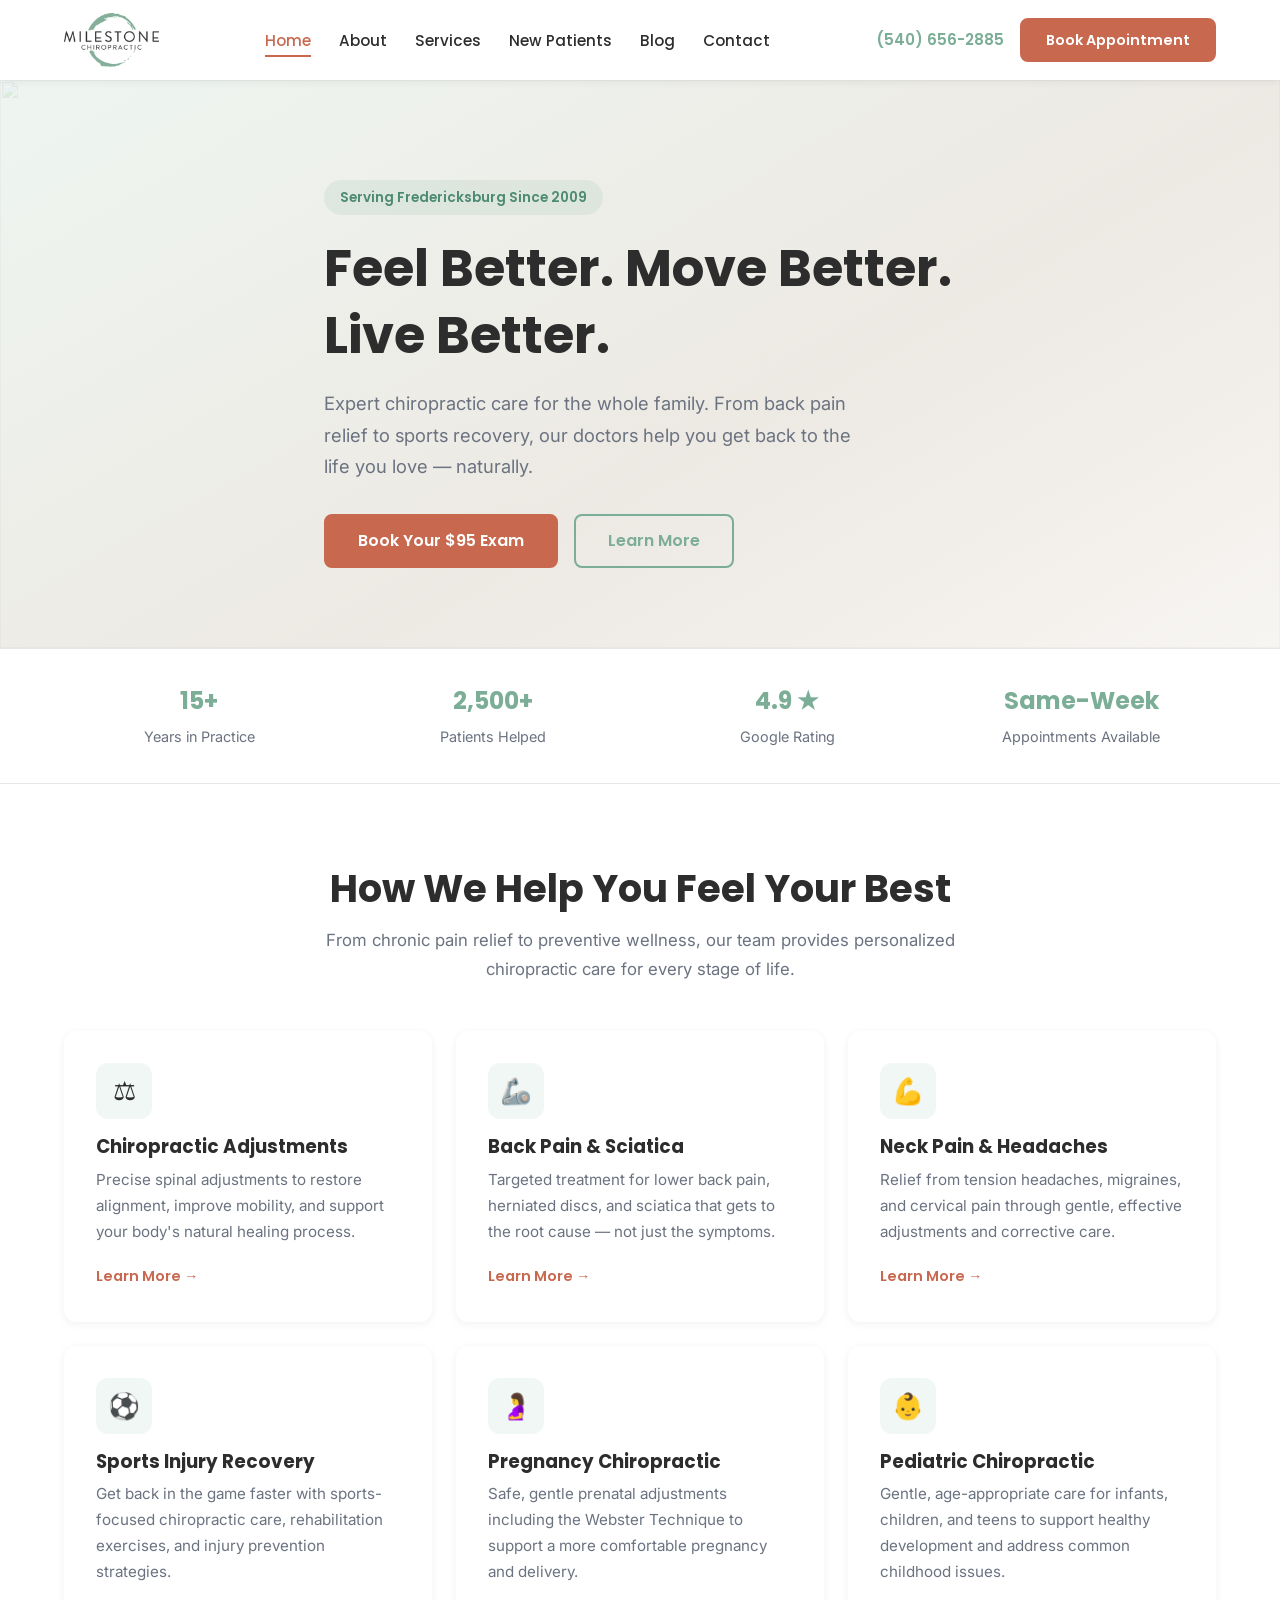
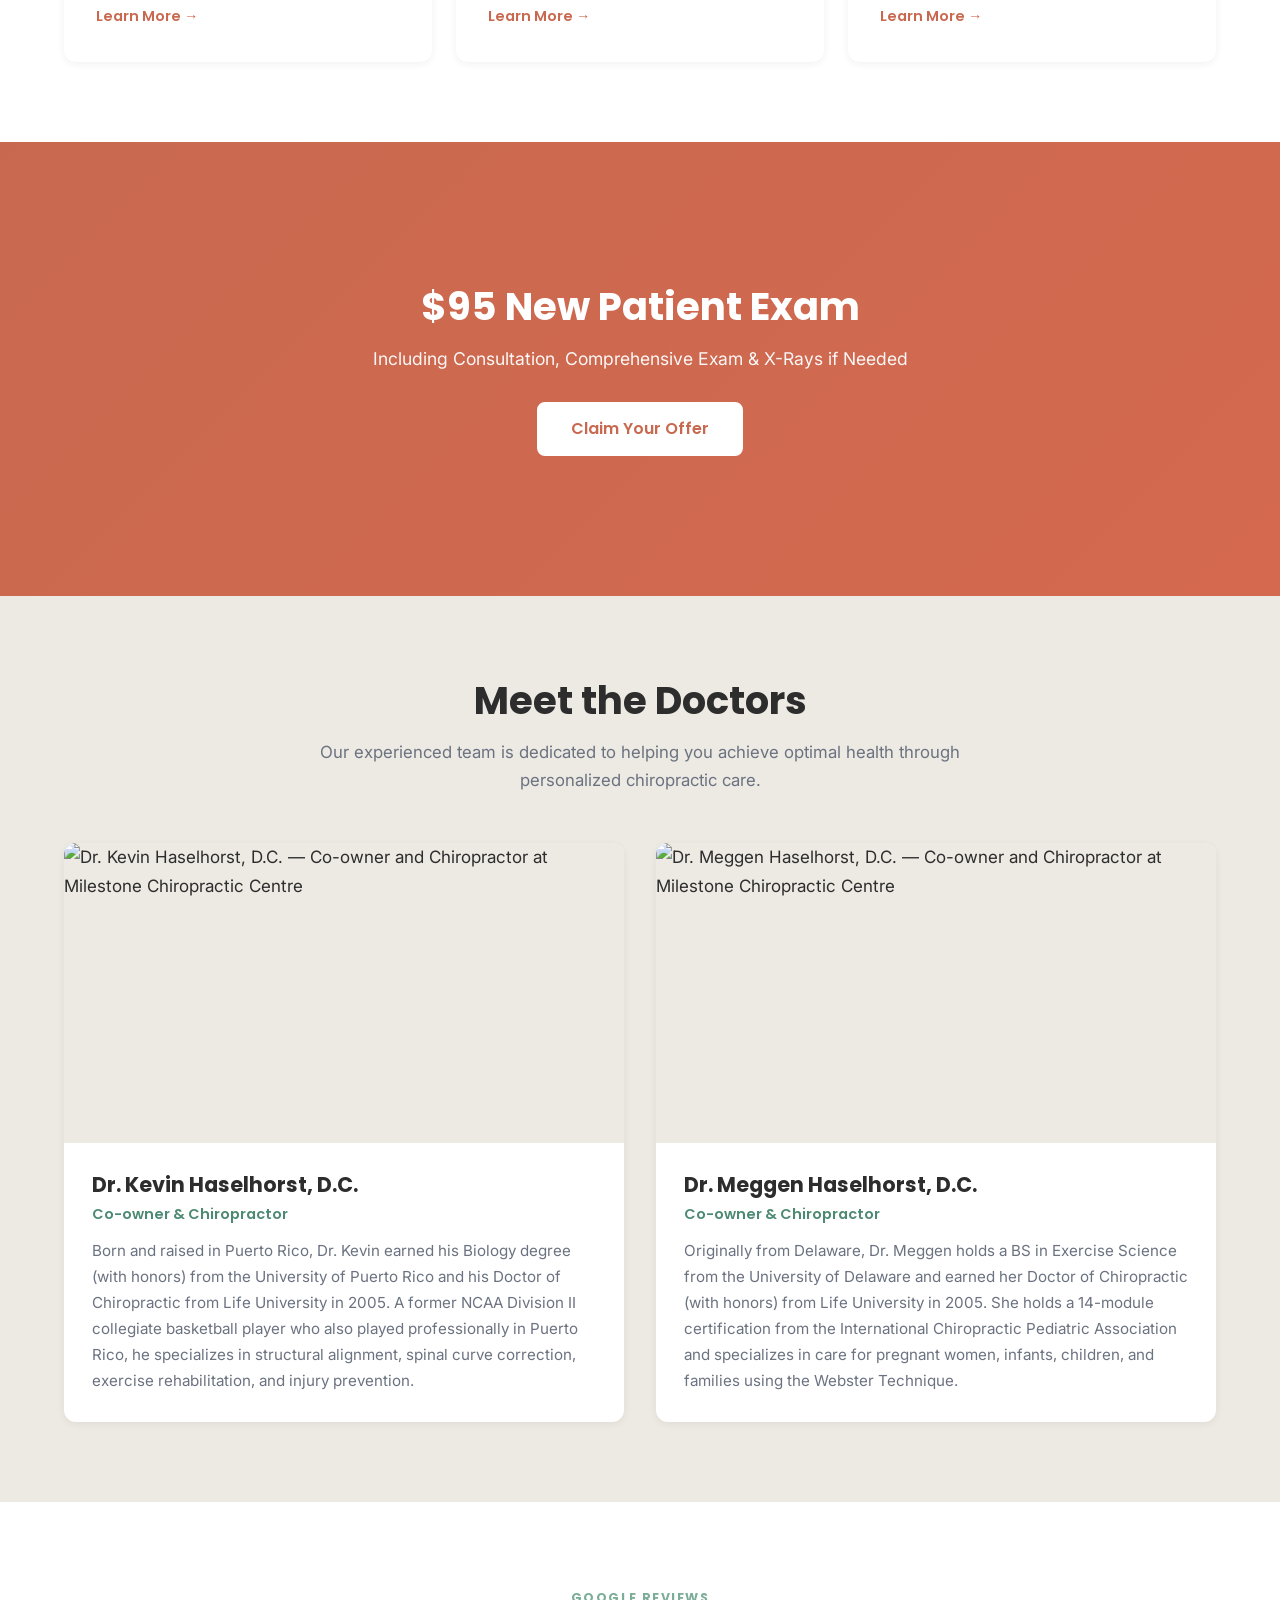
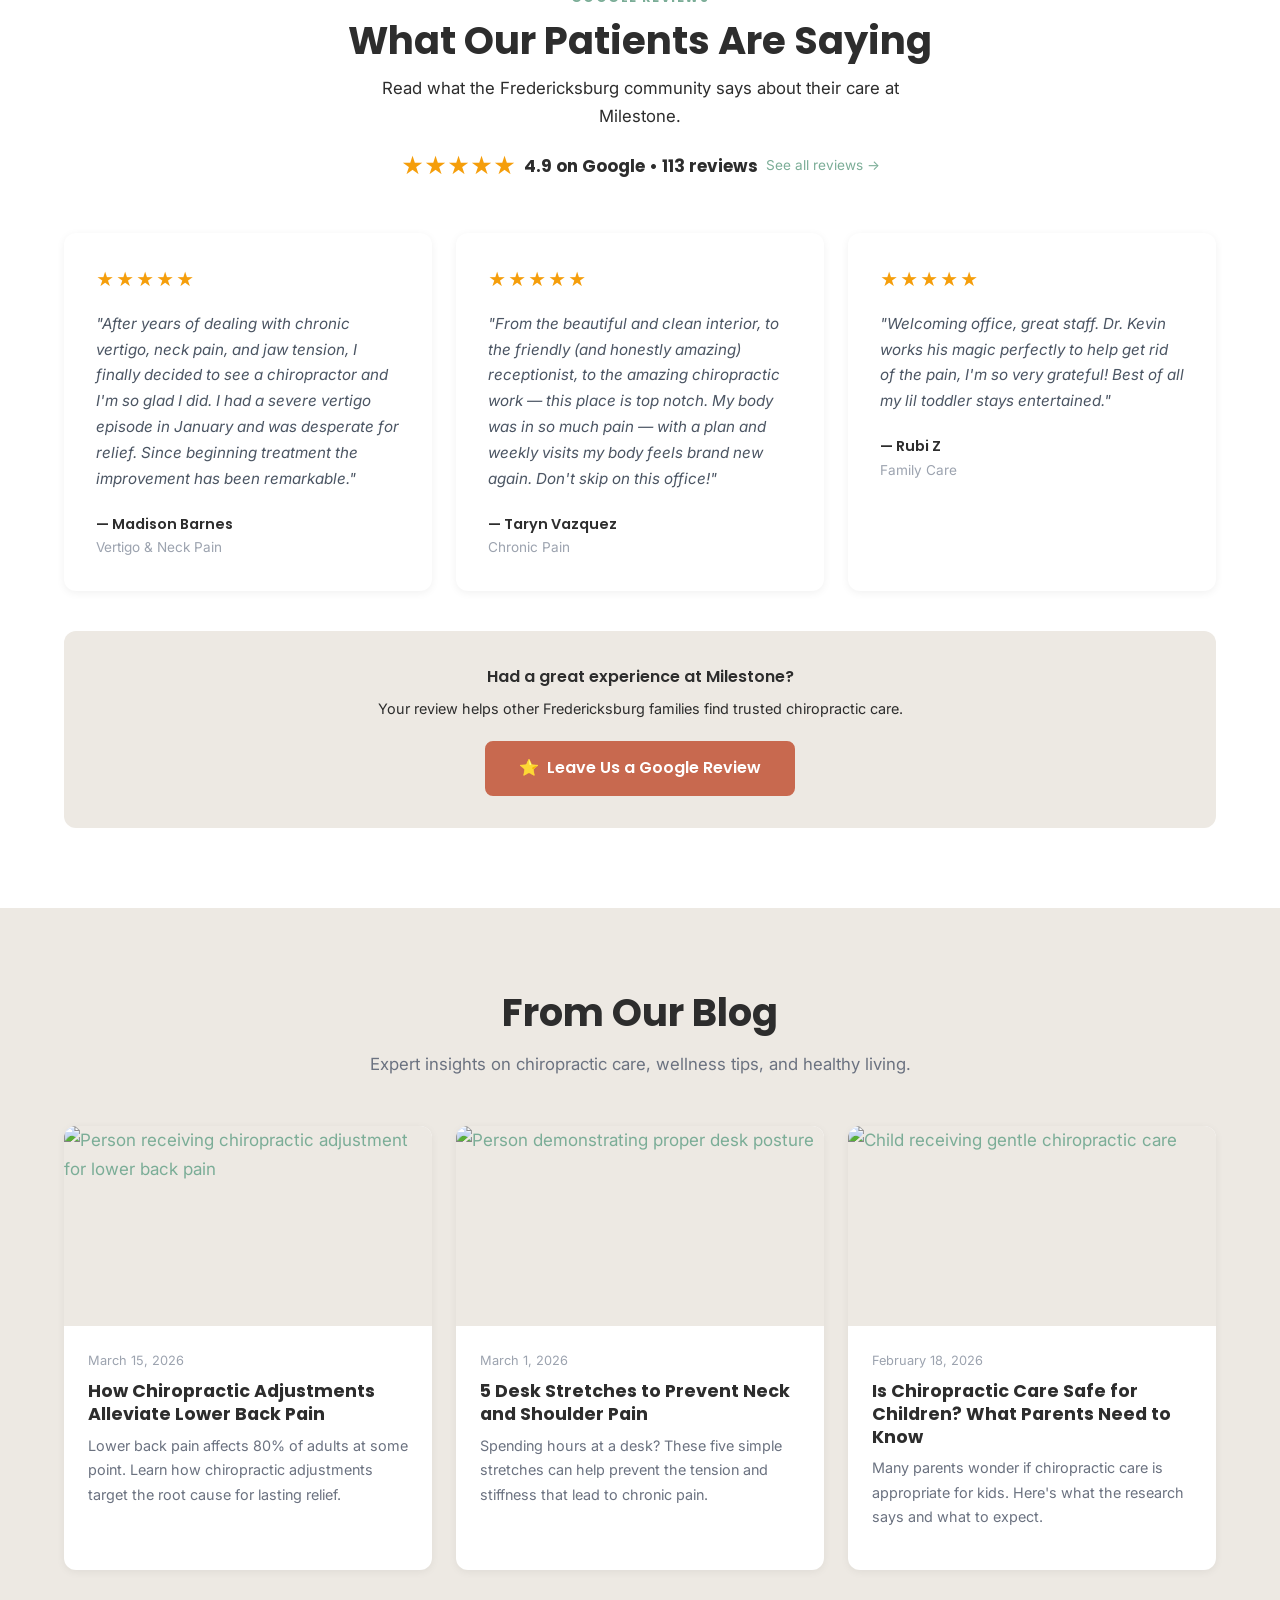
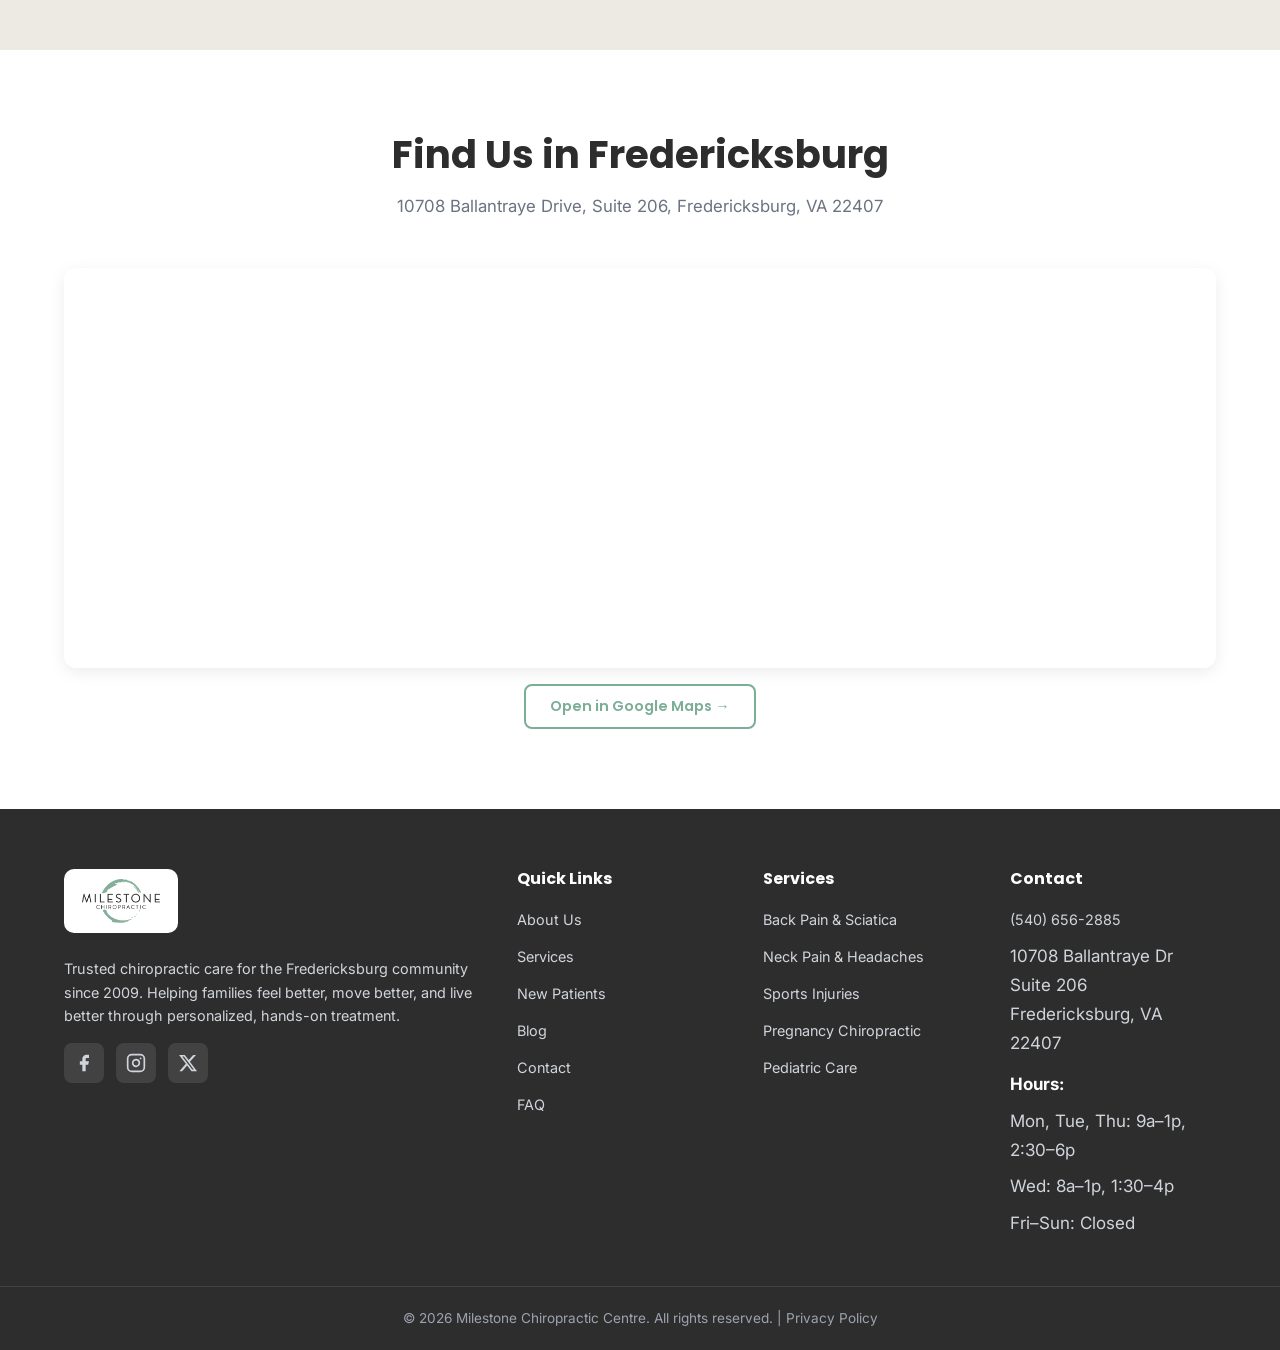
==== commit caa53f81: "Rebrand: replace blue palette with sage/charcoal from official logo - Added images/logo-stacked.png " ====
--- a/index.html
+++ b/index.html
@@ -73,7 +73,7 @@
   <header class="header">
     <div class="container header__inner">
       <a href="index.html" class="header__logo" aria-label="Milestone Chiropractic Centre - Home">
-        Milestone Chiropractic
+        <img src="images/logo-stacked.png" alt="Milestone Chiropractic Centre" class="header__logo-img">
       </a>
 
       <nav class="nav" aria-label="Main navigation">
@@ -343,7 +343,9 @@
     <div class="container">
       <div class="footer__grid">
         <div>
-          <p class="footer__brand">Milestone Chiropractic Centre</p>
+          <div class="footer__logo-wrap">
+          <img src="images/logo-stacked.png" alt="Milestone Chiropractic Centre" class="footer__logo-img">
+        </div>
           <p class="footer__desc">Trusted chiropractic care for the Fredericksburg community since 2009. Helping families feel better, move better, and live better through personalized, hands-on treatment.</p>
           <div class="footer__social">
             <a href="#" aria-label="Facebook"><svg width="20" height="20" viewBox="0 0 24 24" fill="currentColor"><path d="M18 2h-3a5 5 0 00-5 5v3H7v4h3v8h4v-8h3l1-4h-4V7a1 1 0 011-1h3z"/></svg></a>
--- a/css/styles.css
+++ b/css/styles.css
@@ -4,14 +4,22 @@
 
 /* --- CSS Custom Properties --- */
 :root {
-  --bg-primary: #F8F9FA;
-  --blue-primary: #3A7CA5;
-  --green-accent: #5B9279;
-  --warm-neutral: #E8DED1;
-  --text-dark: #2D3142;
-  --cta-coral: #E07A5F;
-  --cta-coral-hover: #c9674e;
+  /* Brand palette — derived from official Milestone Chiropractic logo */
+  --sage: #7BAD97;               /* primary brand green — logo enso color */
+  --sage-dark: #4D8A73;          /* deeper sage — hover states, accents */
+  --sage-light: #EEF5F1;         /* very light sage — section tints */
+  --charcoal: #2D2D2D;           /* logo typography charcoal */
+  --warm-neutral: #EDE9E3;       /* warm cream — alternating sections */
+  --bg-primary: #F7F5F2;         /* warm off-white page background */
+  --cta-coral: #C8694F;          /* terracotta CTA — complements sage */
+  --cta-coral-hover: #B05940;
   --white: #FFFFFF;
+
+  /* Legacy aliases — keep so existing inline HTML styles still resolve */
+  --blue-primary: var(--sage);
+  --green-accent: var(--sage-dark);
+  --text-dark: var(--charcoal);
+
   --shadow-sm: 0 2px 8px rgba(0, 0, 0, 0.06);
   --shadow-md: 0 4px 16px rgba(0, 0, 0, 0.08);
   --shadow-lg: 0 8px 32px rgba(0, 0, 0, 0.10);
@@ -220,19 +228,21 @@
 }
 
 .header__logo {
-  font-family: 'Poppins', sans-serif;
-  font-weight: 700;
-  font-size: 1.25rem;
-  color: var(--blue-primary);
   text-decoration: none;
   display: flex;
   align-items: center;
-  gap: 8px;
   flex-shrink: 0;
+  line-height: 1;
 }
 
 .header__logo:hover {
-  color: var(--blue-primary);
+  opacity: 0.88;
+}
+
+.header__logo-img {
+  height: 54px;
+  width: auto;
+  display: block;
 }
 
 .header__logo svg {
@@ -335,7 +345,7 @@
 .hero {
   position: relative;
   padding: 100px 0 80px;
-  background: linear-gradient(135deg, rgba(58, 124, 165, 0.08) 0%, rgba(91, 146, 121, 0.06) 100%);
+  background: linear-gradient(150deg, var(--sage-light) 0%, var(--warm-neutral) 60%, var(--bg-primary) 100%);
   overflow: hidden;
   min-height: 520px;
   display: flex;
@@ -363,7 +373,7 @@
 
 .hero__badge {
   display: inline-block;
-  background: rgba(58, 124, 165, 0.12);
+  background: rgba(123, 173, 151, 0.12);
   color: var(--blue-primary);
   padding: 6px 16px;
   border-radius: 20px;
@@ -435,7 +445,7 @@
 .card__icon {
   width: 56px;
   height: 56px;
-  background: rgba(58, 124, 165, 0.1);
+  background: rgba(123, 173, 151, 0.10);
   border-radius: 12px;
   display: flex;
   align-items: center;
@@ -748,7 +758,7 @@
 .form-group select:focus {
   border-color: var(--blue-primary);
   outline: none;
-  box-shadow: 0 0 0 3px rgba(58, 124, 165, 0.15);
+  box-shadow: 0 0 0 3px rgba(123, 173, 151, 0.15);
 }
 
 .form-group textarea {
@@ -828,9 +838,14 @@
 
 /* --- Page Hero (interior pages) --- */
 .page-hero {
-  background: linear-gradient(135deg, rgba(58, 124, 165, 0.08) 0%, rgba(91, 146, 121, 0.06) 100%);
-  padding: 48px 0;
+  background: linear-gradient(135deg, var(--charcoal) 0%, #3a3d3c 100%);
+  padding: 56px 0;
   text-align: center;
+}
+
+.page-hero h1,
+.page-hero p {
+  color: var(--white);
 }
 
 .page-hero h1 {
@@ -1395,3 +1410,54 @@
     padding: 8px 0;
   }
 }
+
+/* ============================================================
+   Logo Placement
+   ============================================================ */
+
+/* Header logo image */
+.header__logo-img {
+  height: 54px;
+  width: auto;
+  display: block;
+}
+
+/* Footer logo — sits on a white card so the color logo reads on dark bg */
+.footer__logo-wrap {
+  display: inline-block;
+  background: var(--white);
+  border-radius: 10px;
+  padding: 10px 18px;
+  margin-bottom: 16px;
+}
+
+.footer__logo-img {
+  height: 44px;
+  width: auto;
+  display: block;
+}
+
+/* Page-hero section label on dark background */
+.page-hero .section-label {
+  color: rgba(255, 255, 255, 0.70);
+}
+
+/* Breadcrumb on dark page-hero */
+.page-hero .breadcrumb,
+.page-hero .breadcrumb a {
+  color: rgba(255, 255, 255, 0.65);
+}
+
+/* Hero badge updated for sage palette */
+.hero__badge {
+  background: rgba(123, 173, 151, 0.14);
+  color: var(--sage-dark);
+}
+
+/* Section subtitle */
+.section-subtitle {
+  font-size: 1.05rem;
+  color: #6b7280;
+  max-width: 640px;
+  margin: 0.5rem auto 0;
+}
